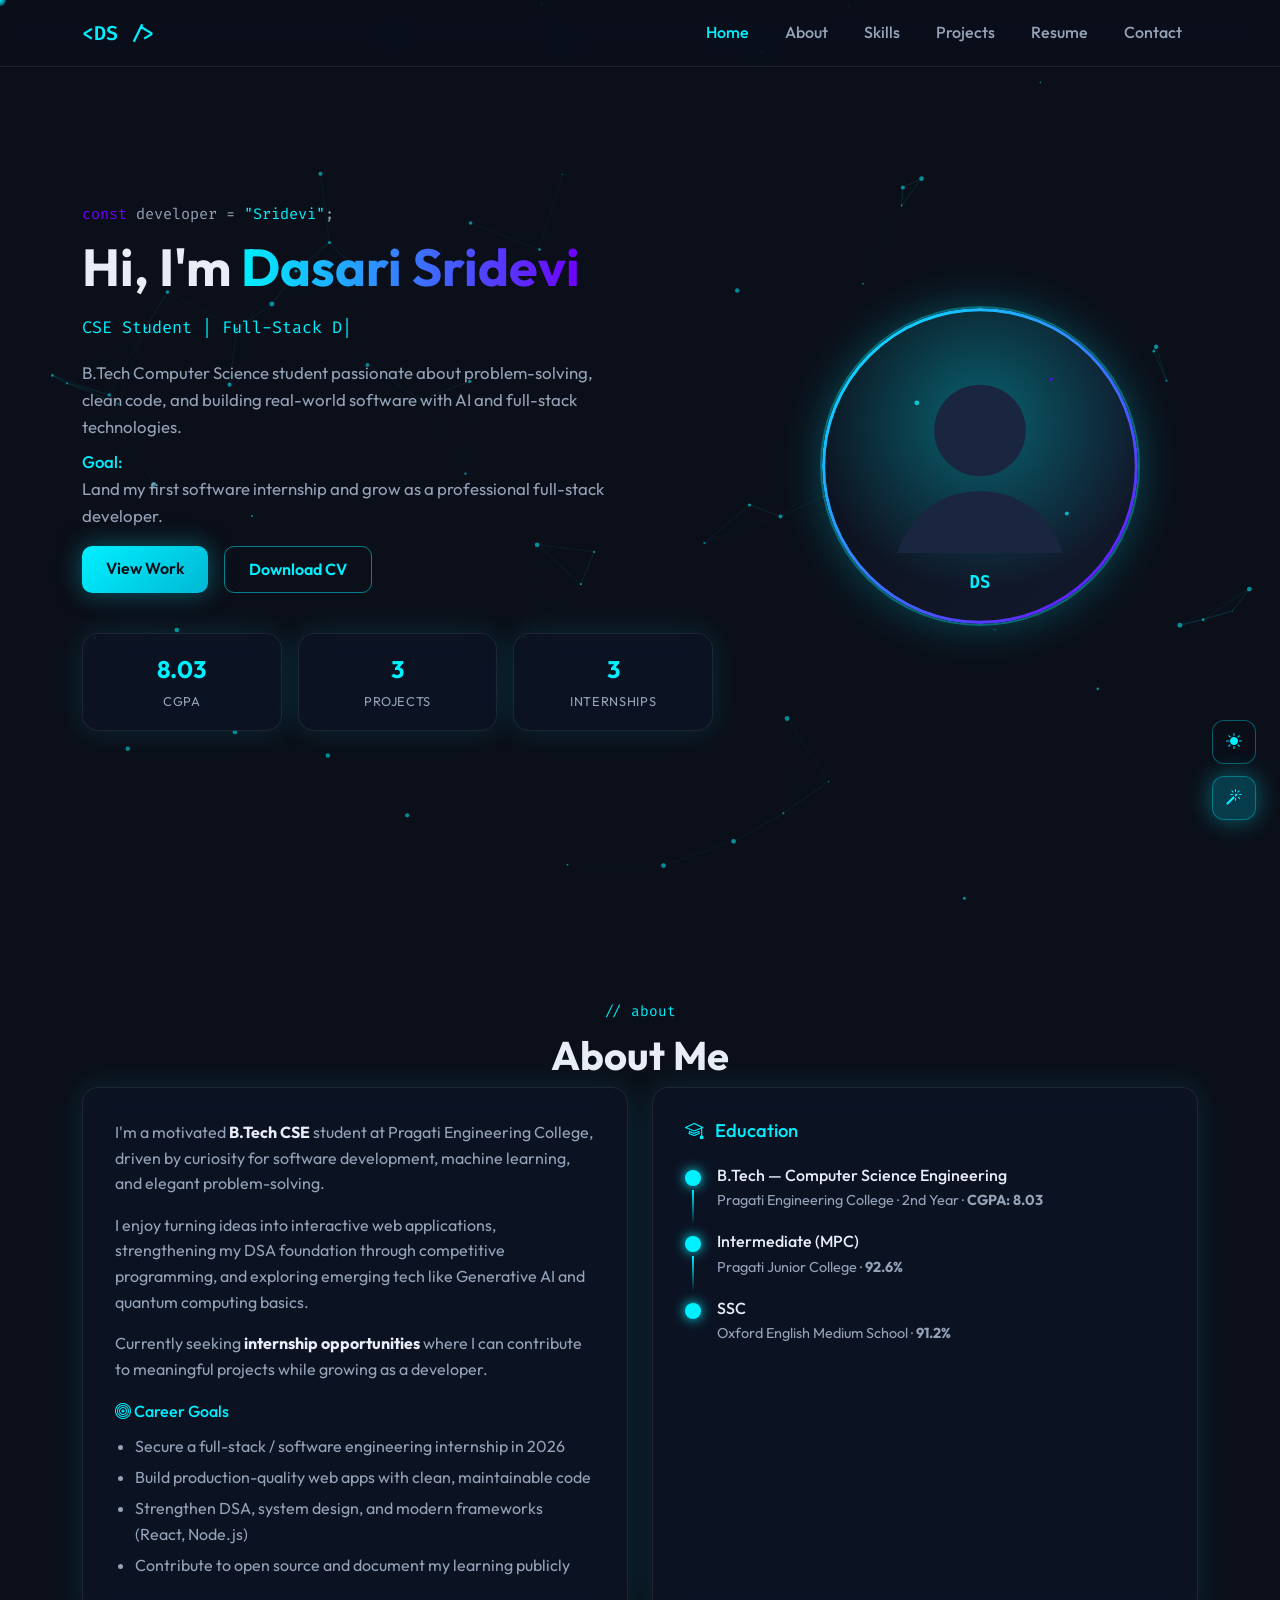
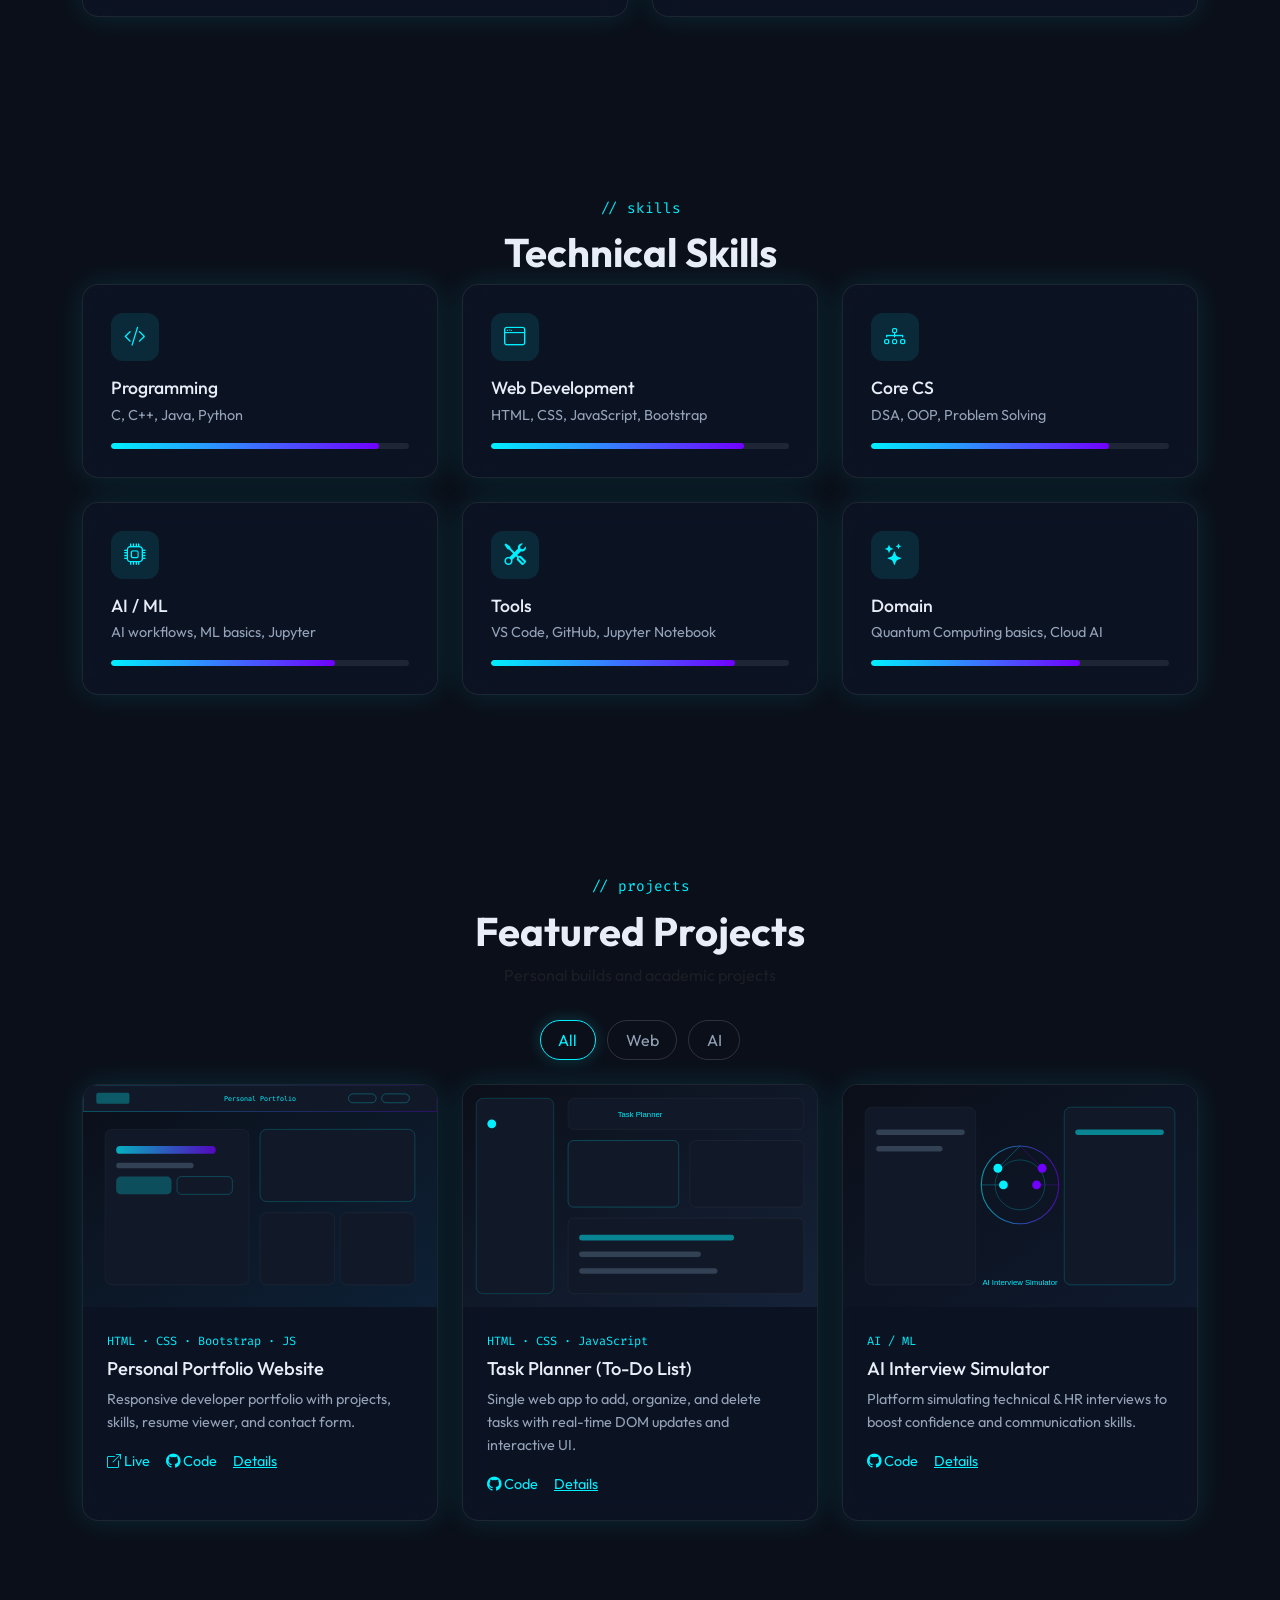
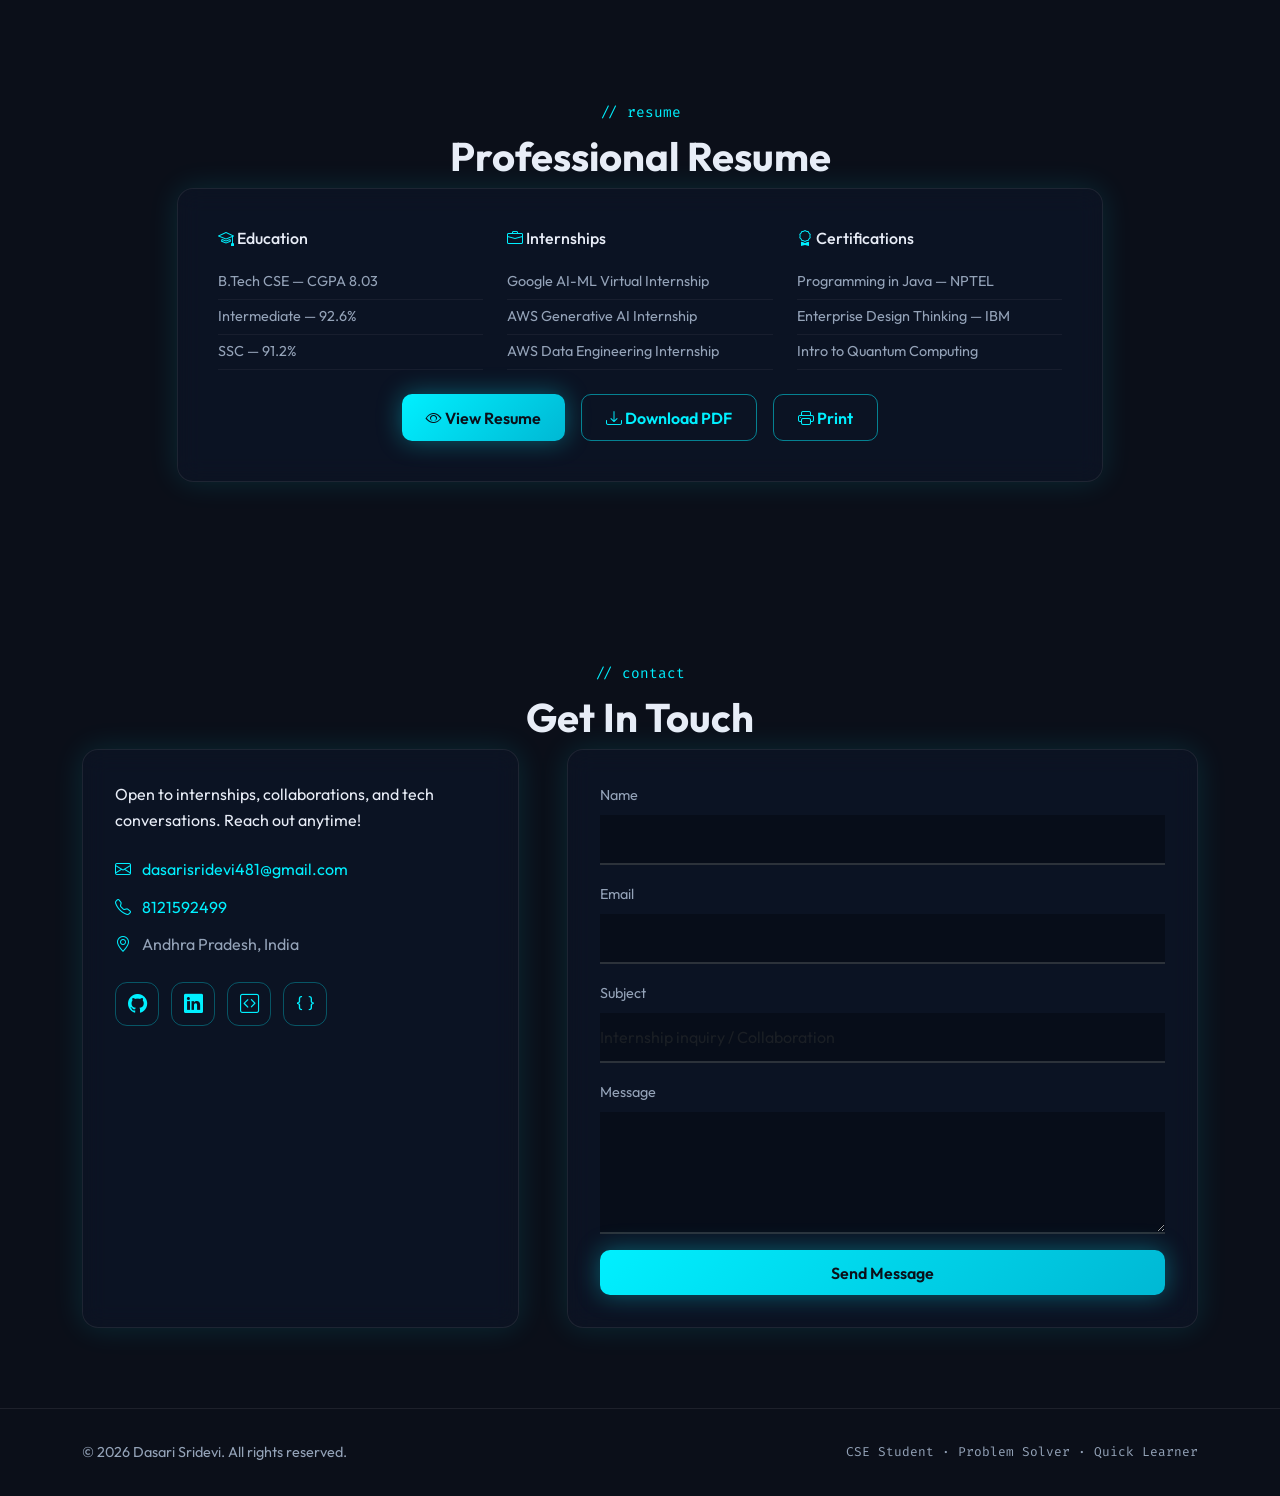
==== index.html @ 8ac68b8d "Add files via upload" ====
<!DOCTYPE html>
<html lang="en">
<head>
  <meta charset="UTF-8" />
  <meta name="viewport" content="width=device-width, initial-scale=1.0" />
  <meta name="description" content="Dasari Sridevi — B.Tech CSE student &amp; aspiring full-stack developer. Portfolio showcasing web projects, AI/ML work, internships, and skills. Open to software internships 2026." />
  <meta name="keywords" content="Dasari Sridevi, CSE portfolio, full stack developer, computer science student, web developer, internship" />
  <meta name="author" content="Dasari Sridevi" />
  <meta name="robots" content="index, follow" />
  <meta name="theme-color" content="#0b0f19" id="meta-theme-color" />
  <meta property="og:type" content="website" />
  <meta property="og:title" content="Dasari Sridevi | Full-Stack Developer Portfolio" />
  <meta property="og:description" content="Professional portfolio — projects, skills, resume, and contact. B.Tech CSE student seeking internship opportunities." />
  <meta property="og:url" content="https://24a31a05bp.github.io/Portfolio/" />
  <meta name="twitter:card" content="summary_large_image" />
  <meta name="twitter:title" content="Dasari Sridevi | Developer Portfolio" />
  <meta name="twitter:description" content="CSE student portfolio with real projects, skills, and resume." />
  <link rel="canonical" href="https://24a31a05bp.github.io/Portfolio/" />
  <title>Dasari Sridevi | Full-Stack Developer Portfolio</title>
  <link rel="preconnect" href="https://fonts.googleapis.com" />
  <link rel="preconnect" href="https://fonts.gstatic.com" crossorigin />
  <link href="https://fonts.googleapis.com/css2?family=Fira+Code:wght@400;500&family=Outfit:wght@300;400;500;600;700&display=swap" rel="stylesheet" />
  <link href="https://cdn.jsdelivr.net/npm/bootstrap@5.3.3/dist/css/bootstrap.min.css" rel="stylesheet" />
  <link href="https://cdn.jsdelivr.net/npm/bootstrap-icons@1.11.3/font/bootstrap-icons.min.css" rel="stylesheet" />
  <link rel="stylesheet" href="style.css" />
  <script type="application/ld+json">
  {
    "@context": "https://schema.org",
    "@type": "Person",
    "name": "Dasari Sridevi",
    "jobTitle": "Computer Science Student & Aspiring Full-Stack Developer",
    "email": "dasarisridevi481@gmail.com",
    "telephone": "+91-8121592499",
    "url": "https://24a31a05bp.github.io/Portfolio/",
    "sameAs": [
      "https://github.com/24A31A05BP",
      "https://www.linkedin.com/in/sridevi-dasari-41205232b",
      "https://leetcode.com/u/Dasari_Sridevi/"
    ],
    "alumniOf": { "@type": "CollegeOrUniversity", "name": "Pragati Engineering College" },
    "knowsAbout": ["JavaScript", "Python", "HTML", "CSS", "Data Structures", "Machine Learning"]
  }
  </script>
</head>
<body>
  <canvas id="particles-canvas" aria-hidden="true"></canvas>
  <div class="cursor-trail" id="cursor-trail" aria-hidden="true"></div>

  <!-- Navbar -->
  <header class="site-header" id="site-header">
    <nav class="navbar navbar-expand-lg glass-nav fixed-top">
      <div class="container">
        <a class="navbar-brand logo-text" href="#hero">&lt;DS /&gt;</a>
        <button class="navbar-toggler" type="button" data-bs-toggle="collapse" data-bs-target="#mainNav" aria-controls="mainNav" aria-expanded="false" aria-label="Toggle navigation">
          <span class="hamburger"><span></span><span></span><span></span></span>
        </button>
        <div class="collapse navbar-collapse" id="mainNav">
          <ul class="navbar-nav ms-auto align-items-lg-center gap-lg-1">
            <li class="nav-item"><a class="nav-link active" href="#hero" data-section="hero">Home</a></li>
            <li class="nav-item"><a class="nav-link" href="#about" data-section="about">About</a></li>
            <li class="nav-item"><a class="nav-link" href="#skills" data-section="skills">Skills</a></li>
            <li class="nav-item"><a class="nav-link" href="#projects" data-section="projects">Projects</a></li>
            <li class="nav-item"><a class="nav-link" href="#resume" data-section="resume">Resume</a></li>
            <li class="nav-item"><a class="nav-link" href="#contact" data-section="contact">Contact</a></li>
          </ul>
          <span class="nav-indicator" id="nav-indicator"></span>
        </div>
      </div>
    </nav>
  </header>

  <main>
    <!-- Hero -->
    <section id="hero" class="section hero-section">
      <div class="container">
        <div class="row align-items-center g-5">
          <div class="col-lg-7 order-2 order-lg-1">
            <p class="hero-greeting"><span class="code-accent">const</span> developer = <span class="code-string">"Sridevi"</span>;</p>
            <h1 class="hero-title">Hi, I'm <span class="text-gradient">Dasari Sridevi</span></h1>
            <p class="hero-subtitle typewriter" id="typewriter" aria-live="polite"></p>
            <p class="hero-desc">
              B.Tech Computer Science student passionate about problem-solving, clean code,
              and building real-world software with AI and full-stack technologies.
              <strong class="d-block mt-2 text-neon-soft">Goal:</strong>
              Land my first software internship and grow as a professional full-stack developer.
            </p>
            <div class="d-flex flex-wrap gap-3 hero-cta">
              <a href="#projects" class="btn btn-neon-primary">View Work</a>
              <a href="assets/Resume_CSE_Student.html?print=1" class="btn btn-neon-outline" target="_blank">Download CV</a>
            </div>
            <div class="hero-stats row g-3 mt-4">
              <div class="col-4">
                <div class="stat-card glass-card text-center">
                  <span class="stat-value">8.03</span>
                  <span class="stat-label">CGPA</span>
                </div>
              </div>
              <div class="col-4">
                <div class="stat-card glass-card text-center">
                  <span class="stat-value">3</span>
                  <span class="stat-label">Projects</span>
                </div>
              </div>
              <div class="col-4">
                <div class="stat-card glass-card text-center">
                  <span class="stat-value">3</span>
                  <span class="stat-label">Internships</span>
                </div>
              </div>
            </div>
          </div>
          <div class="col-lg-5 order-1 order-lg-2 text-center">
            <div class="profile-frame">
              <div class="profile-glow"></div>
              <img src="assets/profile.svg" alt="Dasari Sridevi — Developer portrait" class="profile-img" width="320" height="320" />
            </div>
          </div>
        </div>
      </div>
    </section>

    <!-- About -->
    <section id="about" class="section">
      <div class="container">
        <div class="section-header text-center">
          <span class="section-tag">// about</span>
          <h2 class="section-title">About Me</h2>
        </div>
        <div class="row g-4 align-items-stretch">
          <div class="col-lg-6">
            <div class="glass-card h-100 about-card">
              <p>
                I'm a motivated <strong>B.Tech CSE</strong> student at Pragati Engineering College,
                driven by curiosity for software development, machine learning, and elegant problem-solving.
              </p>
              <p>
                I enjoy turning ideas into interactive web applications, strengthening my DSA foundation
                through competitive programming, and exploring emerging tech like Generative AI and quantum computing basics.
              </p>
              <p>
                Currently seeking <strong>internship opportunities</strong> where I can contribute to
                meaningful projects while growing as a developer.
              </p>
              <h3 class="about-goals-title"><i class="bi bi-bullseye"></i> Career Goals</h3>
              <ul class="goals-list">
                <li>Secure a full-stack / software engineering internship in 2026</li>
                <li>Build production-quality web apps with clean, maintainable code</li>
                <li>Strengthen DSA, system design, and modern frameworks (React, Node.js)</li>
                <li>Contribute to open source and document my learning publicly</li>
              </ul>
            </div>
          </div>
          <div class="col-lg-6">
            <div class="timeline glass-card h-100">
              <h3 class="timeline-title"><i class="bi bi-mortarboard"></i> Education</h3>
              <div class="timeline-item">
                <div class="timeline-dot"></div>
                <div class="timeline-content">
                  <h4>B.Tech — Computer Science Engineering</h4>
                  <p>Pragati Engineering College · 2nd Year · <strong>CGPA: 8.03</strong></p>
                </div>
              </div>
              <div class="timeline-item">
                <div class="timeline-dot"></div>
                <div class="timeline-content">
                  <h4>Intermediate (MPC)</h4>
                  <p>Pragati Junior College · <strong>92.6%</strong></p>
                </div>
              </div>
              <div class="timeline-item">
                <div class="timeline-dot"></div>
                <div class="timeline-content">
                  <h4>SSC</h4>
                  <p>Oxford English Medium School · <strong>91.2%</strong></p>
                </div>
              </div>
            </div>
          </div>
        </div>
      </div>
    </section>

    <!-- Skills -->
    <section id="skills" class="section">
      <div class="container">
        <div class="section-header text-center">
          <span class="section-tag">// skills</span>
          <h2 class="section-title">Technical Skills</h2>
        </div>
        <div class="row g-4">
          <div class="col-md-6 col-lg-4">
            <div class="skill-card glass-card" data-skill="90">
              <div class="skill-icon"><i class="bi bi-code-slash"></i></div>
              <h3>Programming</h3>
              <p>C, C++, Java, Python</p>
              <div class="skill-bar"><span class="skill-fill"></span></div>
            </div>
          </div>
          <div class="col-md-6 col-lg-4">
            <div class="skill-card glass-card" data-skill="85">
              <div class="skill-icon"><i class="bi bi-window"></i></div>
              <h3>Web Development</h3>
              <p>HTML, CSS, JavaScript, Bootstrap</p>
              <div class="skill-bar"><span class="skill-fill"></span></div>
            </div>
          </div>
          <div class="col-md-6 col-lg-4">
            <div class="skill-card glass-card" data-skill="80">
              <div class="skill-icon"><i class="bi bi-diagram-3"></i></div>
              <h3>Core CS</h3>
              <p>DSA, OOP, Problem Solving</p>
              <div class="skill-bar"><span class="skill-fill"></span></div>
            </div>
          </div>
          <div class="col-md-6 col-lg-4">
            <div class="skill-card glass-card" data-skill="75">
              <div class="skill-icon"><i class="bi bi-cpu"></i></div>
              <h3>AI / ML</h3>
              <p>AI workflows, ML basics, Jupyter</p>
              <div class="skill-bar"><span class="skill-fill"></span></div>
            </div>
          </div>
          <div class="col-md-6 col-lg-4">
            <div class="skill-card glass-card" data-skill="82">
              <div class="skill-icon"><i class="bi bi-tools"></i></div>
              <h3>Tools</h3>
              <p>VS Code, GitHub, Jupyter Notebook</p>
              <div class="skill-bar"><span class="skill-fill"></span></div>
            </div>
          </div>
          <div class="col-md-6 col-lg-4">
            <div class="skill-card glass-card" data-skill="70">
              <div class="skill-icon"><i class="bi bi-stars"></i></div>
              <h3>Domain</h3>
              <p>Quantum Computing basics, Cloud AI</p>
              <div class="skill-bar"><span class="skill-fill"></span></div>
            </div>
          </div>
        </div>
      </div>
    </section>

    <!-- Projects -->
    <section id="projects" class="section">
      <div class="container">
        <div class="section-header text-center">
          <span class="section-tag">// projects</span>
          <h2 class="section-title">Featured Projects</h2>
          <p class="section-subtitle text-muted">Personal builds and academic projects</p>
        </div>
        <div class="project-filters text-center mb-4">
          <button class="filter-btn active" data-filter="all">All</button>
          <button class="filter-btn" data-filter="web">Web</button>
          <button class="filter-btn" data-filter="ai">AI</button>
        </div>
        <div class="row g-4" id="projects-grid">
          <div class="col-md-6 col-lg-4 project-item" data-category="web">
            <article class="project-card glass-card" data-project="portfolio">
              <div class="project-img-wrap">
                <img src="assets/project_portfolio.svg" alt="Personal Portfolio Website preview" loading="lazy" />
              </div>
              <div class="project-body">
                <span class="project-tag">HTML · CSS · Bootstrap · JS</span>
                <h3>Personal Portfolio Website</h3>
                <p>Responsive developer portfolio with projects, skills, resume viewer, and contact form.</p>
                <div class="project-links">
                  <a href="#" id="portfolio-live-link" target="_blank" rel="noopener"><i class="bi bi-box-arrow-up-right"></i> Live</a>
                  <a href="#" id="portfolio-repo-link" target="_blank" rel="noopener"><i class="bi bi-github"></i> Code</a>
                  <button class="btn-link" data-bs-toggle="modal" data-bs-target="#projectModal" data-project="portfolio">Details</button>
                </div>
              </div>
            </article>
          </div>
          <div class="col-md-6 col-lg-4 project-item" data-category="web">
            <article class="project-card glass-card" data-project="taskplanner">
              <div class="project-img-wrap">
                <img src="assets/project_todo.svg" alt="Task Planner — To-Do List app preview" loading="lazy" />
              </div>
              <div class="project-body">
                <span class="project-tag">HTML · CSS · JavaScript</span>
                <h3>Task Planner (To-Do List)</h3>
                <p>Single web app to add, organize, and delete tasks with real-time DOM updates and interactive UI.</p>
                <div class="project-links">
                  <a href="https://github.com/24A31A05BP/Task-Planner" target="_blank" rel="noopener"><i class="bi bi-github"></i> Code</a>
                  <button class="btn-link" data-bs-toggle="modal" data-bs-target="#projectModal" data-project="taskplanner">Details</button>
                </div>
              </div>
            </article>
          </div>
          <div class="col-md-6 col-lg-4 project-item" data-category="ai">
            <article class="project-card glass-card" data-project="ai">
              <div class="project-img-wrap">
                <img src="assets/project_ai.svg" alt="AI Interview Simulator preview" loading="lazy" />
              </div>
              <div class="project-body">
                <span class="project-tag">AI / ML</span>
                <h3>AI Interview Simulator</h3>
                <p>Platform simulating technical &amp; HR interviews to boost confidence and communication skills.</p>
                <div class="project-links">
                  <a href="https://github.com/Jeavan5493/AI-BASED-INTERVIEW-SIMULATOR" target="_blank" rel="noopener"><i class="bi bi-github"></i> Code</a>
                  <button class="btn-link" data-bs-toggle="modal" data-bs-target="#projectModal" data-project="ai">Details</button>
                </div>
              </div>
            </article>
          </div>
        </div>
      </div>
    </section>

    <!-- Resume -->
    <section id="resume" class="section">
      <div class="container">
        <div class="section-header text-center">
          <span class="section-tag">// resume</span>
          <h2 class="section-title">Professional Resume</h2>
        </div>
        <div class="row justify-content-center">
          <div class="col-lg-10">
            <div class="resume-preview glass-card pulse-border">
              <div class="row g-4">
                <div class="col-md-4">
                  <h3><i class="bi bi-mortarboard text-neon"></i> Education</h3>
                  <ul class="resume-list">
                    <li>B.Tech CSE — CGPA 8.03</li>
                    <li>Intermediate — 92.6%</li>
                    <li>SSC — 91.2%</li>
                  </ul>
                </div>
                <div class="col-md-4">
                  <h3><i class="bi bi-briefcase text-neon"></i> Internships</h3>
                  <ul class="resume-list">
                    <li>Google AI-ML Virtual Internship</li>
                    <li>AWS Generative AI Internship</li>
                    <li>AWS Data Engineering Internship</li>
                  </ul>
                </div>
                <div class="col-md-4">
                  <h3><i class="bi bi-award text-neon"></i> Certifications</h3>
                  <ul class="resume-list">
                    <li>Programming in Java — NPTEL</li>
                    <li>Enterprise Design Thinking — IBM</li>
                    <li>Intro to Quantum Computing</li>
                  </ul>
                </div>
              </div>
              <div class="resume-actions d-flex flex-wrap gap-3 justify-content-center mt-4">
                <button class="btn btn-neon-primary" data-bs-toggle="modal" data-bs-target="#resumeModal">
                  <i class="bi bi-eye"></i> View Resume
                </button>
                <a href="assets/Resume_CSE_Student.html?print=1" class="btn btn-neon-outline" target="_blank">
                  <i class="bi bi-download"></i> Download PDF
                </a>
                <button class="btn btn-neon-outline" id="print-resume"><i class="bi bi-printer"></i> Print</button>
              </div>
            </div>
          </div>
        </div>
      </div>
    </section>

    <!-- Contact -->
    <section id="contact" class="section">
      <div class="container">
        <div class="section-header text-center">
          <span class="section-tag">// contact</span>
          <h2 class="section-title">Get In Touch</h2>
        </div>
        <div class="row g-5">
          <div class="col-lg-5">
            <div class="glass-card contact-info h-100">
              <p>Open to internships, collaborations, and tech conversations. Reach out anytime!</p>
              <ul class="contact-list">
                <li><i class="bi bi-envelope"></i> <a href="mailto:dasarisridevi481@gmail.com">dasarisridevi481@gmail.com</a></li>
                <li><i class="bi bi-telephone"></i> <a href="tel:8121592499">8121592499</a></li>
                <li><i class="bi bi-geo-alt"></i> Andhra Pradesh, India</li>
              </ul>
              <div class="social-links">
                <a href="https://github.com/24A31A05BP" target="_blank" rel="noopener" aria-label="GitHub"><i class="bi bi-github"></i></a>
                <a href="https://www.linkedin.com/in/sridevi-dasari-41205232b" target="_blank" rel="noopener" aria-label="LinkedIn"><i class="bi bi-linkedin"></i></a>
                <a href="https://leetcode.com/u/Dasari_Sridevi/" target="_blank" rel="noopener" aria-label="LeetCode"><i class="bi bi-code-square"></i></a>
                <a href="https://www.hackerrank.com/profile/24A31A05BP" target="_blank" rel="noopener" aria-label="HackerRank"><i class="bi bi-braces"></i></a>
              </div>
            </div>
          </div>
          <div class="col-lg-7">
            <form class="glass-card contact-form" id="contact-form" novalidate>
              <div class="mb-3">
                <label for="name" class="form-label">Name</label>
                <input type="text" class="form-control glow-input" id="name" name="name" autocomplete="name" required />
                <div class="invalid-feedback">Please enter your name.</div>
              </div>
              <div class="mb-3">
                <label for="email" class="form-label">Email</label>
                <input type="email" class="form-control glow-input" id="email" name="email" autocomplete="email" required />
                <div class="invalid-feedback">Please enter a valid email.</div>
              </div>
              <div class="mb-3">
                <label for="subject" class="form-label">Subject</label>
                <input type="text" class="form-control glow-input" id="subject" name="subject" placeholder="Internship inquiry / Collaboration" />
              </div>
              <div class="mb-3">
                <label for="message" class="form-label">Message</label>
                <textarea class="form-control glow-input" id="message" name="message" rows="4" required></textarea>
                <div class="invalid-feedback">Please enter a message.</div>
              </div>
              <button type="submit" class="btn btn-neon-primary w-100" id="contact-submit">
                <span class="submit-text">Send Message</span>
                <span class="submit-loading d-none"><span class="spinner-border spinner-border-sm"></span> Sending…</span>
              </button>
              <p class="form-success d-none mt-3" id="form-success"><i class="bi bi-check-circle"></i> Thank you! Your message was sent successfully.</p>
              <p class="form-error d-none mt-3" id="form-error"><i class="bi bi-exclamation-circle"></i> Could not send. Please email me directly.</p>
            </form>
          </div>
        </div>
      </div>
    </section>
  </main>

  <footer class="site-footer">
    <div class="container d-flex flex-wrap justify-content-between align-items-center gap-3">
      <p class="mb-0">&copy; 2026 Dasari Sridevi. All rights reserved.</p>
      <p class="mb-0 footer-note">CSE Student · Problem Solver · Quick Learner</p>
    </div>
  </footer>

  <button class="theme-toggle" id="theme-toggle" aria-label="Toggle light/dark mode" title="Light / Dark mode"><i class="bi bi-sun-fill" id="theme-icon"></i></button>
  <button class="scroll-top" id="scroll-top" aria-label="Scroll to top"><i class="bi bi-arrow-up"></i></button>
  <button class="cursor-toggle" id="cursor-toggle" aria-label="Toggle cursor trail" title="Toggle cursor effect"><i class="bi bi-magic"></i></button>

  <!-- Project Modal -->
  <div class="modal fade" id="projectModal" tabindex="-1" aria-labelledby="projectModalLabel" aria-hidden="true">
    <div class="modal-dialog modal-dialog-centered modal-lg">
      <div class="modal-content glass-card border-0">
        <div class="modal-header border-0">
          <h5 class="modal-title" id="projectModalLabel">Project Details</h5>
          <button type="button" class="btn-close btn-close-white" data-bs-dismiss="modal" aria-label="Close"></button>
        </div>
        <div class="modal-body" id="project-modal-body"></div>
      </div>
    </div>
  </div>

  <!-- Resume Modal -->
  <div class="modal fade" id="resumeModal" tabindex="-1" aria-labelledby="resumeModalLabel" aria-hidden="true">
    <div class="modal-dialog modal-dialog-scrollable modal-fullscreen-md-down modal-lg">
      <div class="modal-content glass-card border-0">
        <div class="modal-header border-0 sticky-top glass-nav">
          <h5 class="modal-title" id="resumeModalLabel">Dasari Sridevi — Resume</h5>
          <button type="button" class="btn-close btn-close-white" data-bs-dismiss="modal" aria-label="Close"></button>
        </div>
        <div class="modal-body resume-full" id="resume-print-area">
          <header class="resume-header text-center mb-4">
            <h2>DASARI SRIDEVI</h2>
            <p>
              <a href="tel:8121592499">8121592499</a> ·
              <a href="mailto:dasarisridevi481@gmail.com">dasarisridevi481@gmail.com</a>
            </p>
            <p class="resume-links">
              <a href="https://leetcode.com/u/Dasari_Sridevi/" target="_blank">LeetCode</a> ·
              <a href="https://www.hackerrank.com/profile/24A31A05BP" target="_blank">HackerRank</a> ·
              <a href="https://github.com/24A31A05BP" target="_blank">GitHub</a> ·
              <a href="https://www.linkedin.com/in/sridevi-dasari-41205232b" target="_blank">LinkedIn</a>
            </p>
          </header>

          <section class="resume-section">
            <h3>Career Objective</h3>
            <p>Motivated B.Tech Computer Science student seeking internship opportunities to apply programming and problem-solving skills while contributing to real-world software projects and learning emerging technologies.</p>
          </section>

          <section class="resume-section">
            <h3>Education</h3>
            <div class="resume-row"><strong>B.Tech — Computer Science Engineering</strong><span>CGPA: 8.03</span></div>
            <p>Pragati Engineering College · 2nd Year</p>
            <div class="resume-row"><strong>Intermediate (MPC)</strong><span>92.6%</span></div>
            <p>Pragati Junior College</p>
            <div class="resume-row"><strong>SSC</strong><span>91.2%</span></div>
            <p>Oxford English Medium School</p>
          </section>

          <section class="resume-section">
            <h3>Technical Skills</h3>
            <ul>
              <li><strong>Programming:</strong> C, C++, Java, Python</li>
              <li><strong>Core:</strong> DSA, OOP, Problem Solving</li>
              <li><strong>Web:</strong> HTML, CSS, JavaScript (Basics)</li>
              <li><strong>Tools:</strong> VS Code, GitHub, Jupyter Notebook</li>
              <li><strong>Domain:</strong> AI, ML, Basics of Quantum Computing</li>
            </ul>
          </section>

          <section class="resume-section">
            <h3>Projects</h3>
            <h4>Task Planner (To-Do List Manager)</h4>
            <p><a href="https://github.com/24A31A05BP/Task-Planner" target="_blank">GitHub Repository</a></p>
            <ul>
              <li>Developed a responsive To-Do / Task Planner web application using JavaScript.</li>
              <li>Implemented task addition and deletion using arrays and DOM manipulation.</li>
              <li>Improved frontend skills, event handling, and user interaction management.</li>
            </ul>
            <h4>Personal Portfolio Website</h4>
            <p>Responsive portfolio with SEO, contact form, dark/light mode — HTML, CSS, Bootstrap, JavaScript.</p>
            <h4>AI-Powered Interview Simulation Platform</h4>
            <p><a href="https://github.com/Jeavan5493/AI-BASED-INTERVIEW-SIMULATOR" target="_blank">GitHub Repository</a></p>
            <ul>
              <li>Simulates real-time technical and HR interview scenarios.</li>
              <li>Helps users practice questions interactively and build confidence.</li>
              <li>Enhanced understanding of AI-based interview preparation systems.</li>
            </ul>
          </section>

          <section class="resume-section">
            <h3>Internships</h3>
            <ul>
              <li><strong>Google AI-ML Virtual Internship</strong> — AI/ML foundations, workflows, and applications.</li>
              <li><strong>AWS Generative AI Virtual Internship</strong> — GenAI technologies and cloud AI solutions.</li>
              <li><strong>AWS Data Engineering Virtual Internship</strong> — Data processing, storage, and analytics on AWS.</li>
            </ul>
          </section>

          <section class="resume-section">
            <h3>Certifications</h3>
            <ul>
              <li>Programming in Java — NPTEL</li>
              <li>Enterprise Design Thinking Practitioner — IBM</li>
              <li>Introduction to Quantum Computing — Quantum Algorithms and Qiskit</li>
            </ul>
          </section>

          <section class="resume-section">
            <h3>Languages</h3>
            <p>Telugu, English</p>
          </section>

          <section class="resume-section mb-0">
            <h3>Strengths</h3>
            <p>Quick Learner, Problem-Solving Skills, Team Collaboration, Passion for Software Development</p>
          </section>
        </div>
      </div>
    </div>
  </div>

  <script src="https://cdn.jsdelivr.net/npm/bootstrap@5.3.3/dist/js/bootstrap.bundle.min.js"></script>
  <script src="config.js"></script>
  <script src="script.js"></script>
</body>
</html>
---- style.css ----
/* ===== Design tokens ===== */
:root {
  --bg-deep: #0b0f19;
  --bg-card: rgba(15, 22, 38, 0.65);
  --neon: #00f0ff;
  --neon-hsl: 184, 100%, 50%;
  --accent: #7000ff;
  --text: #e8edf7;
  --text-muted: #94a3b8;
  --glass-blur: blur(12px) saturate(180%);
  --border-glass: 1px solid rgba(255, 255, 255, 0.08);
  --shadow-glow: 0 0 30px rgba(0, 240, 255, 0.12);
  --font-main: "Outfit", system-ui, sans-serif;
  --font-code: "Fira Code", monospace;
  --header-h: 72px;
  --nav-bg: rgba(11, 15, 25, 0.75);
  --particle-color: rgba(0, 240, 255, 0.55);
}

[data-theme="light"] {
  --bg-deep: #f0f4f8;
  --bg-card: rgba(255, 255, 255, 0.85);
  --text: #0f172a;
  --text-muted: #475569;
  --border-glass: 1px solid rgba(15, 23, 42, 0.1);
  --shadow-glow: 0 4px 24px rgba(15, 23, 42, 0.08);
  --nav-bg: rgba(255, 255, 255, 0.9);
  --particle-color: rgba(0, 140, 160, 0.45);
}

[data-theme="light"] .glass-nav,
[data-theme="light"] .scroll-top,
[data-theme="light"] .cursor-toggle,
[data-theme="light"] .theme-toggle {
  background: rgba(255, 255, 255, 0.95);
}

[data-theme="light"] .glow-input {
  background: rgba(241, 245, 249, 0.9) !important;
  border-bottom-color: rgba(15, 23, 42, 0.2) !important;
}

[data-theme="light"] .btn-neon-primary {
  color: #fff !important;
}

[data-theme="light"] #particles-canvas {
  opacity: 0.35;
}

*, *::before, *::after { box-sizing: border-box; }

html {
  scroll-behavior: smooth;
  scroll-padding-top: var(--header-h);
}

body {
  font-family: var(--font-main);
  background: var(--bg-deep);
  color: var(--text);
  line-height: 1.6;
  overflow-x: hidden;
  position: relative;
}

body.no-cursor-trail { cursor: default; }

a { color: var(--neon); text-decoration: none; transition: color 0.25s; }
a:hover { color: #7df9ff; }

#particles-canvas {
  position: fixed;
  inset: 0;
  z-index: 0;
  pointer-events: none;
}

.cursor-trail {
  position: fixed;
  width: 12px;
  height: 12px;
  border-radius: 50%;
  background: radial-gradient(circle, var(--neon), transparent);
  pointer-events: none;
  z-index: 9999;
  transform: translate(-50%, -50%);
  opacity: 0;
  transition: opacity 0.3s;
  mix-blend-mode: screen;
  box-shadow: 0 0 20px hsl(var(--neon-hsl) / 0.8);
}

body.cursor-on .cursor-trail { opacity: 1; }

main, .site-header, .site-footer, .scroll-top, .cursor-toggle {
  position: relative;
  z-index: 1;
}

/* ===== Glass & cards ===== */
.glass-card {
  background: var(--bg-card);
  backdrop-filter: var(--glass-blur);
  -webkit-backdrop-filter: var(--glass-blur);
  border: var(--border-glass);
  border-radius: 16px;
  box-shadow: var(--shadow-glow);
  transition: transform 0.35s ease, border-color 0.35s, box-shadow 0.35s;
}

.glass-card:hover {
  border-color: rgba(0, 240, 255, 0.25);
  box-shadow: 0 0 40px rgba(0, 240, 255, 0.15);
}

/* ===== Navbar ===== */
.glass-nav {
  background: var(--nav-bg);
  backdrop-filter: var(--glass-blur);
  border-bottom: var(--border-glass);
  padding: 0.75rem 0;
}

.logo-text {
  font-family: var(--font-code);
  font-weight: 600;
  color: var(--neon) !important;
  font-size: 1.25rem;
}

.navbar-nav { position: relative; }

.nav-link {
  color: var(--text-muted) !important;
  font-weight: 500;
  padding: 0.5rem 1rem !important;
  transition: color 0.25s;
}

.nav-link:hover,
.nav-link.active {
  color: var(--neon) !important;
}

.nav-indicator {
  display: none;
}

.navbar-toggler {
  border: 1px solid rgba(0, 240, 255, 0.3);
  padding: 0.4rem 0.55rem;
}

.navbar-toggler:focus { box-shadow: 0 0 0 2px rgba(0, 240, 255, 0.3); }

.hamburger {
  display: flex;
  flex-direction: column;
  gap: 5px;
  width: 22px;
}

.hamburger span {
  display: block;
  height: 2px;
  background: var(--neon);
  border-radius: 2px;
  transition: transform 0.3s, opacity 0.3s;
}

.navbar-toggler[aria-expanded="true"] .hamburger span:nth-child(1) {
  transform: translateY(7px) rotate(45deg);
}
.navbar-toggler[aria-expanded="true"] .hamburger span:nth-child(2) { opacity: 0; }
.navbar-toggler[aria-expanded="true"] .hamburger span:nth-child(3) {
  transform: translateY(-7px) rotate(-45deg);
}

/* ===== Buttons ===== */
.btn-neon-primary {
  background: linear-gradient(135deg, var(--neon), #00b8d4);
  color: #0b0f19 !important;
  font-weight: 600;
  border: none;
  padding: 0.65rem 1.5rem;
  border-radius: 10px;
  box-shadow: 0 0 24px rgba(0, 240, 255, 0.35);
  transition: transform 0.25s, box-shadow 0.25s;
}

.btn-neon-primary:hover {
  transform: translateY(-2px) scale(1.02);
  box-shadow: 0 0 36px rgba(0, 240, 255, 0.5);
  color: #0b0f19 !important;
}

.btn-neon-outline {
  background: transparent;
  color: var(--neon) !important;
  border: 1px solid rgba(0, 240, 255, 0.5);
  padding: 0.65rem 1.5rem;
  border-radius: 10px;
  font-weight: 600;
  transition: background 0.25s, transform 0.25s, box-shadow 0.25s;
}

.btn-neon-outline:hover {
  background: rgba(0, 240, 255, 0.1);
  transform: translateY(-2px);
  box-shadow: 0 0 20px rgba(0, 240, 255, 0.2);
  color: var(--neon) !important;
}

/* ===== Sections ===== */
.section {
  padding: 100px 0 80px;
}

.section-tag {
  font-family: var(--font-code);
  color: var(--neon);
  font-size: 0.9rem;
  display: block;
  margin-bottom: 0.5rem;
}

.section-title {
  font-size: clamp(1.75rem, 4vw, 2.5rem);
  font-weight: 700;
  margin-bottom: 0.5rem;
}

.section-subtitle {
  margin-bottom: 2rem;
  font-size: 1rem;
}

.text-neon-soft { color: var(--neon); font-weight: 500; }

.badge-internship {
  display: inline-flex;
  align-items: center;
  gap: 0.4rem;
  font-size: 0.78rem;
  font-weight: 600;
  padding: 0.35rem 0.85rem;
  border-radius: 99px;
  background: rgba(0, 240, 255, 0.12);
  border: 1px solid rgba(0, 240, 255, 0.35);
  color: var(--neon);
  margin-bottom: 1rem;
}

.about-goals-title {
  font-size: 1rem;
  color: var(--neon);
  margin: 1.25rem 0 0.75rem;
}

.goals-list {
  padding-left: 1.25rem;
  color: var(--text-muted);
  margin: 0;
}

.goals-list li { margin-bottom: 0.35rem; }

.featured-project { position: relative; }

.featured-badge {
  position: absolute;
  top: 12px;
  right: 12px;
  z-index: 2;
  font-size: 0.7rem;
  font-weight: 700;
  padding: 0.25rem 0.6rem;
  border-radius: 6px;
  background: linear-gradient(135deg, var(--neon), var(--accent));
  color: #0b0f19;
}

.text-gradient {
  background: linear-gradient(90deg, var(--neon), var(--accent));
  -webkit-background-clip: text;
  background-clip: text;
  color: transparent;
}

.text-neon { color: var(--neon); }

/* ===== Hero ===== */
.hero-section {
  min-height: 100vh;
  display: flex;
  align-items: center;
  padding-top: calc(var(--header-h) + 40px);
}

.hero-greeting {
  font-family: var(--font-code);
  font-size: 0.95rem;
  color: var(--text-muted);
  margin-bottom: 0.75rem;
}

.code-accent { color: var(--accent); }
.code-string { color: var(--neon); }

.hero-title {
  font-size: clamp(2rem, 5vw, 3.25rem);
  font-weight: 700;
  line-height: 1.15;
  margin-bottom: 1rem;
}

.hero-subtitle {
  font-family: var(--font-code);
  font-size: 1.05rem;
  color: var(--neon);
  min-height: 1.6em;
  margin-bottom: 1.25rem;
}

.hero-desc {
  color: var(--text-muted);
  max-width: 540px;
  font-size: 1.05rem;
}

.stat-card {
  padding: 1rem 0.5rem;
}

.stat-value {
  display: block;
  font-size: 1.5rem;
  font-weight: 700;
  color: var(--neon);
}

.stat-label {
  font-size: 0.8rem;
  color: var(--text-muted);
  text-transform: uppercase;
  letter-spacing: 0.05em;
}

.profile-frame {
  position: relative;
  display: inline-block;
  max-width: 320px;
  margin: 0 auto;
}

.profile-glow {
  position: absolute;
  inset: -8%;
  background: radial-gradient(circle, rgba(0, 240, 255, 0.25), transparent 70%);
  border-radius: 50%;
  animation: pulse-glow 3s ease-in-out infinite;
}

.profile-img {
  position: relative;
  width: 100%;
  border-radius: 50%;
  border: 2px solid rgba(0, 240, 255, 0.4);
  box-shadow: 0 0 50px rgba(0, 240, 255, 0.2);
}

@keyframes pulse-glow {
  0%, 100% { opacity: 0.6; transform: scale(1); }
  50% { opacity: 1; transform: scale(1.05); }
}

/* ===== About ===== */
.about-card { padding: 2rem; }
.about-card p { color: var(--text-muted); margin-bottom: 1rem; }
.about-card strong { color: var(--text); }

.timeline { padding: 2rem; }

.timeline-title {
  font-size: 1.15rem;
  margin-bottom: 1.5rem;
  color: var(--neon);
}

.timeline-title i { margin-right: 0.5rem; }

.timeline-item {
  display: flex;
  gap: 1rem;
  margin-bottom: 1.25rem;
  position: relative;
}

.timeline-item:not(:last-child)::before {
  content: "";
  position: absolute;
  left: 7px;
  top: 24px;
  bottom: -12px;
  width: 2px;
  background: linear-gradient(var(--neon), transparent);
}

.timeline-dot {
  width: 16px;
  height: 16px;
  border-radius: 50%;
  background: var(--neon);
  box-shadow: 0 0 12px var(--neon);
  flex-shrink: 0;
  margin-top: 4px;
}

.timeline-content h4 {
  font-size: 1rem;
  margin-bottom: 0.25rem;
}

.timeline-content p {
  color: var(--text-muted);
  font-size: 0.9rem;
  margin: 0;
}

/* ===== Skills ===== */
.skill-card {
  padding: 1.75rem;
  height: 100%;
}

.skill-card:hover {
  transform: translateY(-6px) scale(1.02);
}

.skill-icon {
  width: 48px;
  height: 48px;
  display: flex;
  align-items: center;
  justify-content: center;
  border-radius: 12px;
  background: rgba(0, 240, 255, 0.1);
  color: var(--neon);
  font-size: 1.35rem;
  margin-bottom: 1rem;
}

.skill-card h3 {
  font-size: 1.1rem;
  margin-bottom: 0.35rem;
}

.skill-card p {
  color: var(--text-muted);
  font-size: 0.9rem;
  margin-bottom: 1rem;
}

.skill-bar {
  height: 6px;
  background: rgba(255, 255, 255, 0.08);
  border-radius: 99px;
  overflow: hidden;
}

.skill-fill {
  display: block;
  height: 100%;
  width: 0;
  background: linear-gradient(90deg, var(--neon), var(--accent));
  border-radius: 99px;
  transition: width 1.2s cubic-bezier(0.22, 1, 0.36, 1);
}

.skill-card.animated .skill-fill {
  width: var(--skill-width, 80%);
}

/* ===== Projects ===== */
.filter-btn {
  background: transparent;
  border: 1px solid rgba(255, 255, 255, 0.15);
  color: var(--text-muted);
  padding: 0.4rem 1.1rem;
  border-radius: 99px;
  margin: 0 0.25rem;
  transition: all 0.25s;
}

.filter-btn:hover,
.filter-btn.active {
  border-color: var(--neon);
  color: var(--neon);
  box-shadow: 0 0 16px rgba(0, 240, 255, 0.2);
}

.project-card {
  overflow: hidden;
  height: 100%;
  cursor: pointer;
}

.project-card:hover { transform: translateY(-8px) scale(1.02); }

.project-img-wrap {
  overflow: hidden;
  aspect-ratio: 16/10;
  background: #0d1320;
}

.project-img-wrap img {
  width: 100%;
  height: 100%;
  object-fit: cover;
  transition: transform 0.5s;
}

.project-card:hover .project-img-wrap img { transform: scale(1.06); }

.project-body { padding: 1.25rem 1.5rem 1.5rem; }

.project-tag {
  font-family: var(--font-code);
  font-size: 0.75rem;
  color: var(--neon);
}

.project-body h3 {
  font-size: 1.15rem;
  margin: 0.35rem 0 0.5rem;
}

.project-body p {
  color: var(--text-muted);
  font-size: 0.9rem;
  margin-bottom: 1rem;
}

.project-links {
  display: flex;
  gap: 1rem;
  align-items: center;
}

.project-links a,
.project-links .btn-link {
  font-size: 0.9rem;
  color: var(--neon);
  background: none;
  border: none;
  padding: 0;
}

.project-links .btn-link:hover { text-decoration: underline; }

.project-item.hidden { display: none !important; }

/* ===== Resume ===== */
.resume-preview { padding: 2.5rem; }

.resume-preview h3 {
  font-size: 1rem;
  margin-bottom: 1rem;
}

.resume-list {
  list-style: none;
  padding: 0;
  margin: 0;
}

.resume-list li {
  color: var(--text-muted);
  font-size: 0.9rem;
  padding: 0.35rem 0;
  border-bottom: 1px solid rgba(255, 255, 255, 0.05);
}

.pulse-border {
  animation: border-pulse 3s ease-in-out infinite;
}

@keyframes border-pulse {
  0%, 100% { box-shadow: var(--shadow-glow); }
  50% { box-shadow: 0 0 40px rgba(0, 240, 255, 0.25); }
}

.resume-full .resume-section {
  margin-bottom: 1.5rem;
  padding-bottom: 1rem;
  border-bottom: 1px solid rgba(255, 255, 255, 0.08);
}

.resume-full h3 {
  color: #1f4e79;
  font-size: 1rem;
  text-transform: uppercase;
  letter-spacing: 0.03em;
  border-bottom: 2px solid #1f4e79;
  padding-bottom: 0.35rem;
  margin-bottom: 0.75rem;
}

.resume-full h4 { font-size: 0.95rem; margin-top: 1rem; }

.resume-full p,
.resume-full li {
  color: var(--text-muted);
  font-size: 0.9rem;
}

.resume-full ul { padding-left: 1.25rem; }

.resume-row {
  display: flex;
  justify-content: space-between;
  flex-wrap: wrap;
  gap: 0.5rem;
}

.resume-header h2 { font-size: 1.5rem; letter-spacing: 0.05em; }

.modal-content {
  background: rgba(11, 15, 25, 0.95) !important;
  color: var(--text);
}

.modal-title { color: var(--neon); }

/* ===== Contact ===== */
.contact-info,
.contact-form { padding: 2rem; }

.contact-list {
  list-style: none;
  padding: 0;
  margin: 1.5rem 0;
}

.contact-list li {
  margin-bottom: 0.75rem;
  color: var(--text-muted);
}

.contact-list i {
  color: var(--neon);
  margin-right: 0.5rem;
}

.social-links {
  display: flex;
  gap: 0.75rem;
}

.social-links a {
  width: 44px;
  height: 44px;
  display: flex;
  align-items: center;
  justify-content: center;
  border-radius: 12px;
  border: 1px solid rgba(0, 240, 255, 0.3);
  font-size: 1.2rem;
  transition: all 0.3s;
}

.social-links a:hover {
  background: rgba(0, 240, 255, 0.15);
  transform: translateY(-3px);
  box-shadow: 0 0 20px rgba(0, 240, 255, 0.35);
}

.glow-input {
  background: rgba(0, 0, 0, 0.3) !important;
  border: none !important;
  border-bottom: 2px solid rgba(255, 255, 255, 0.15) !important;
  border-radius: 0 !important;
  color: var(--text) !important;
  padding: 0.75rem 0 !important;
  transition: border-color 0.3s, box-shadow 0.3s;
}

.glow-input:focus {
  box-shadow: 0 4px 20px rgba(0, 240, 255, 0.15) !important;
  border-bottom-color: var(--neon) !important;
  background: rgba(0, 0, 0, 0.3) !important;
  color: var(--text) !important;
}

.form-label { color: var(--text-muted); font-size: 0.9rem; }

.form-success { color: #4ade80; }
.form-error { color: #f87171; }

.was-validated .form-control:invalid {
  border-bottom-color: #f87171 !important;
}

.was-validated .form-control:valid {
  border-bottom-color: #4ade80 !important;
}

/* ===== Footer & floating ===== */
.site-footer {
  padding: 2rem 0;
  border-top: var(--border-glass);
  color: var(--text-muted);
  font-size: 0.9rem;
}

.footer-note { font-family: var(--font-code); font-size: 0.8rem; }

.theme-toggle,
.scroll-top,
.cursor-toggle {
  position: fixed;
  width: 44px;
  height: 44px;
  border-radius: 12px;
  border: 1px solid rgba(0, 240, 255, 0.35);
  background: rgba(11, 15, 25, 0.9);
  color: var(--neon);
  display: flex;
  align-items: center;
  justify-content: center;
  z-index: 100;
  opacity: 0;
  visibility: hidden;
  transition: all 0.3s;
  backdrop-filter: var(--glass-blur);
}

.theme-toggle { right: 24px; bottom: 136px; opacity: 1; visibility: visible; }
.scroll-top { right: 24px; bottom: 24px; }
.cursor-toggle { right: 24px; bottom: 80px; opacity: 1; visibility: visible; }

.theme-toggle:hover,

.scroll-top.visible { opacity: 1; visibility: visible; }

.scroll-top:hover,
.cursor-toggle:hover {
  background: rgba(0, 240, 255, 0.15);
  transform: translateY(-3px);
  box-shadow: 0 0 20px rgba(0, 240, 255, 0.3);
}

.cursor-toggle.active {
  background: rgba(0, 240, 255, 0.2);
  box-shadow: 0 0 24px rgba(0, 240, 255, 0.4);
}

/* ===== Reveal animations ===== */
.reveal {
  opacity: 0;
  transform: translateY(30px);
  transition: opacity 0.7s ease, transform 0.7s ease;
}

.reveal.visible {
  opacity: 1;
  transform: translateY(0);
}

/* ===== Responsive ===== */
@media (max-width: 991.98px) {
  .hero-section { text-align: center; padding-top: calc(var(--header-h) + 60px); }
  .hero-desc { margin-left: auto; margin-right: auto; }
  .hero-cta { justify-content: center; }
}

@media (max-width: 575.98px) {
  .section { padding: 80px 0 60px; }
  .resume-preview { padding: 1.5rem; }
}

@media print {
  body * { visibility: hidden; }
  #resume-print-area, #resume-print-area * { visibility: visible; }
  #resume-print-area {
    position: absolute;
    left: 0;
    top: 0;
    width: 100%;
    color: #000;
    background: #fff;
  }
  #resume-print-area h3 { color: #1f4e79 !important; }
  #resume-print-area p,
  #resume-print-area li { color: #333 !important; }
}
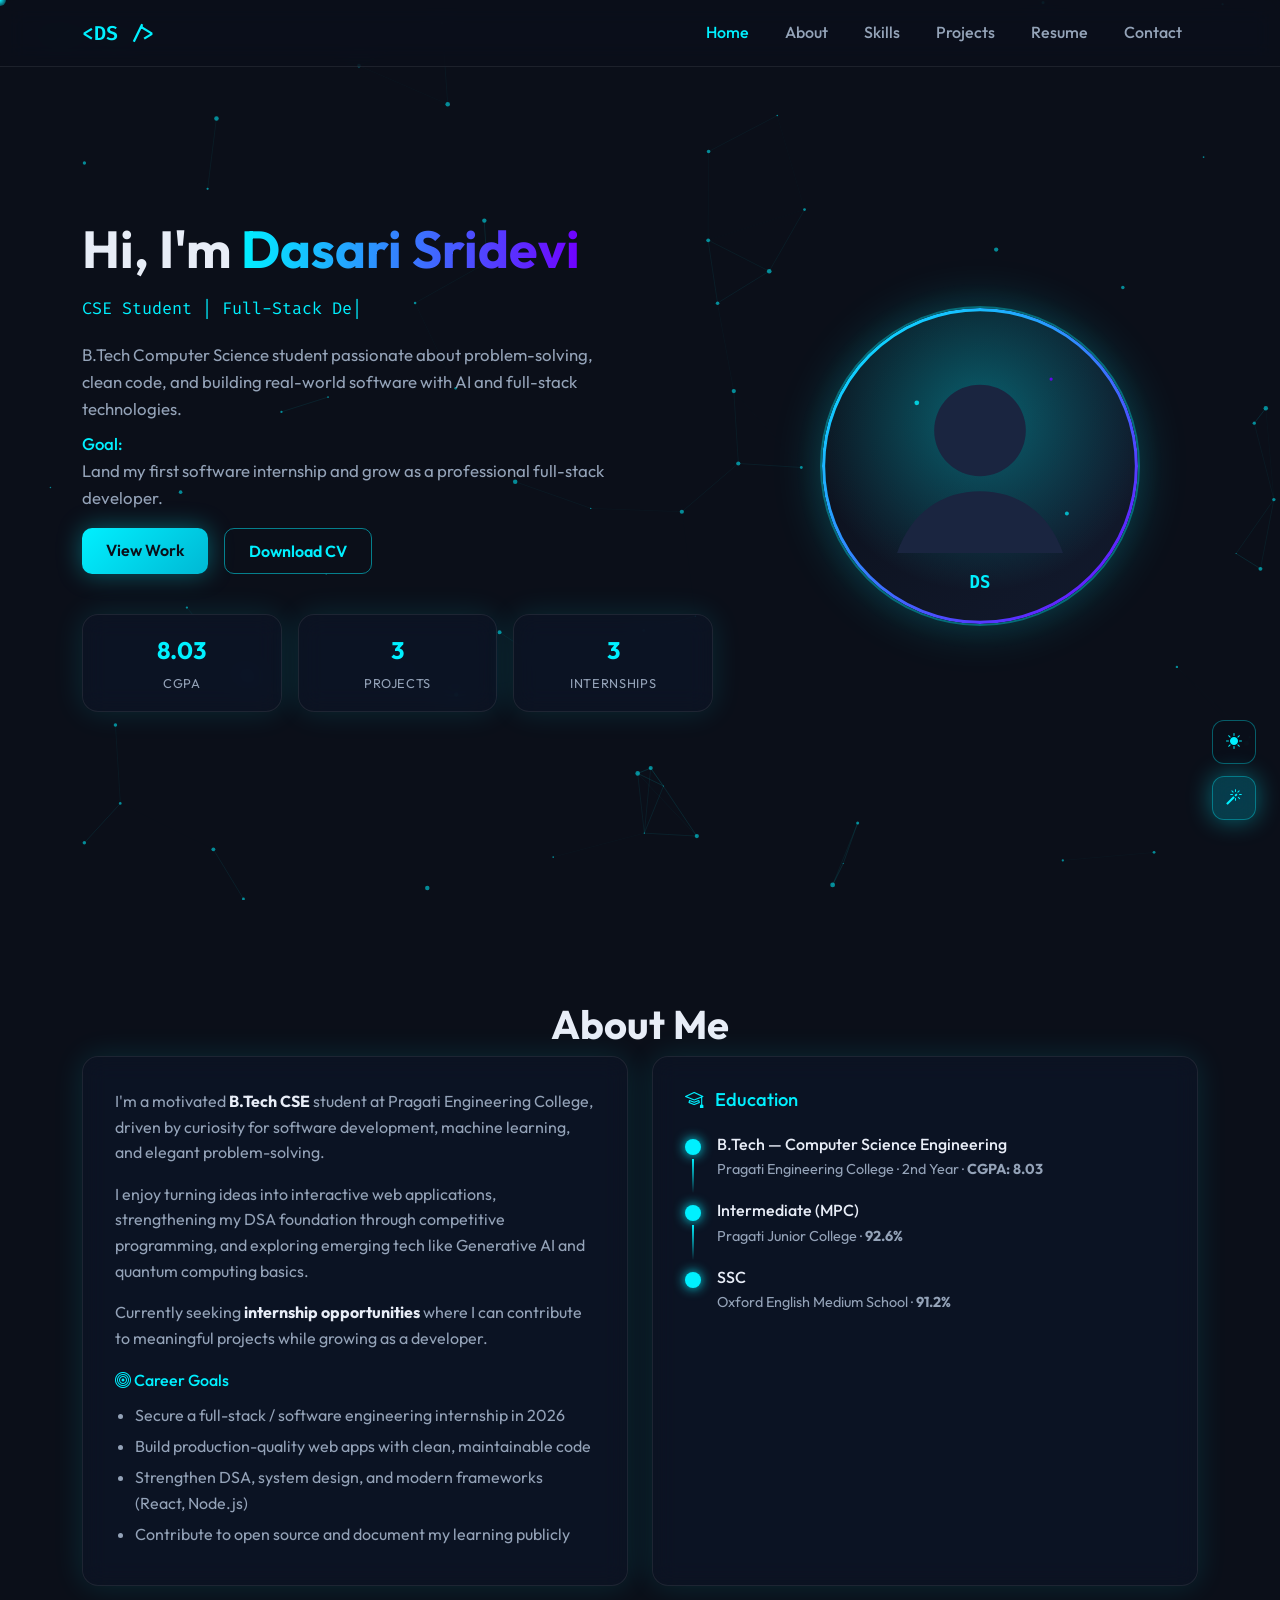
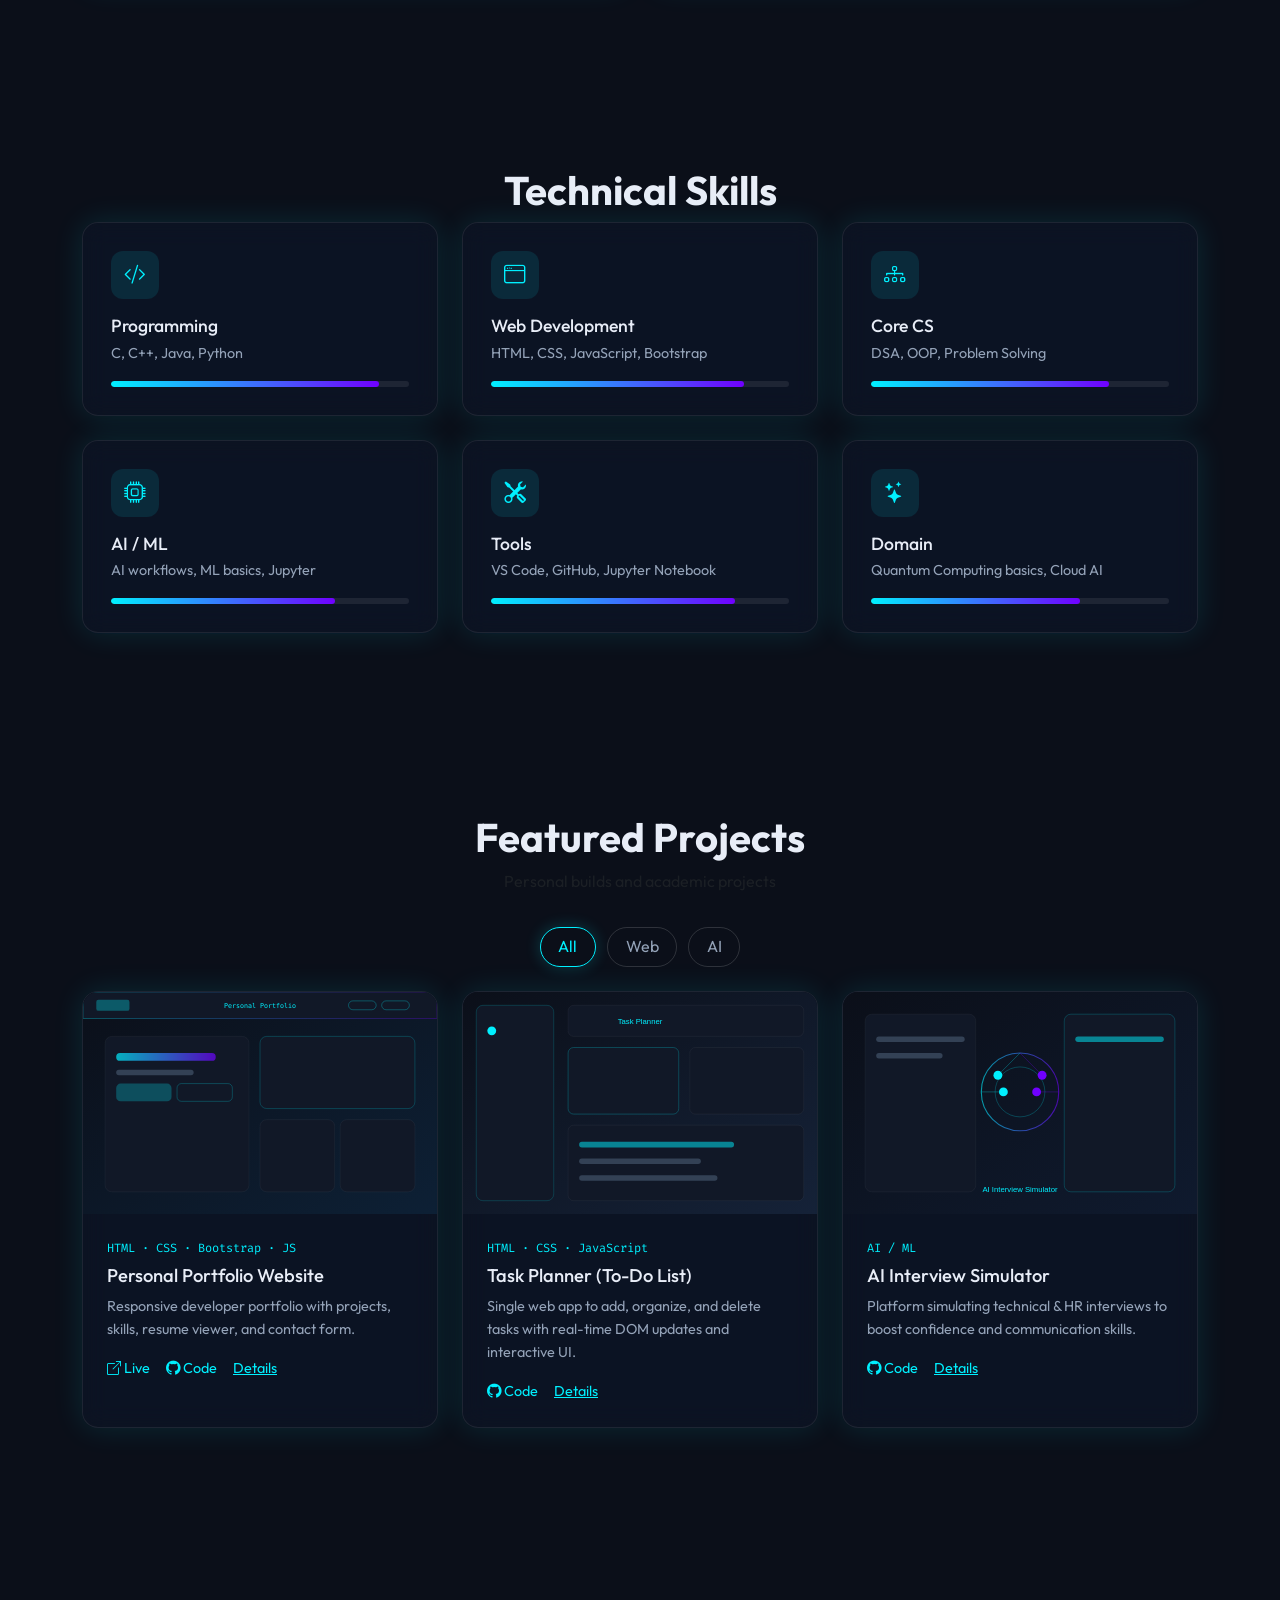
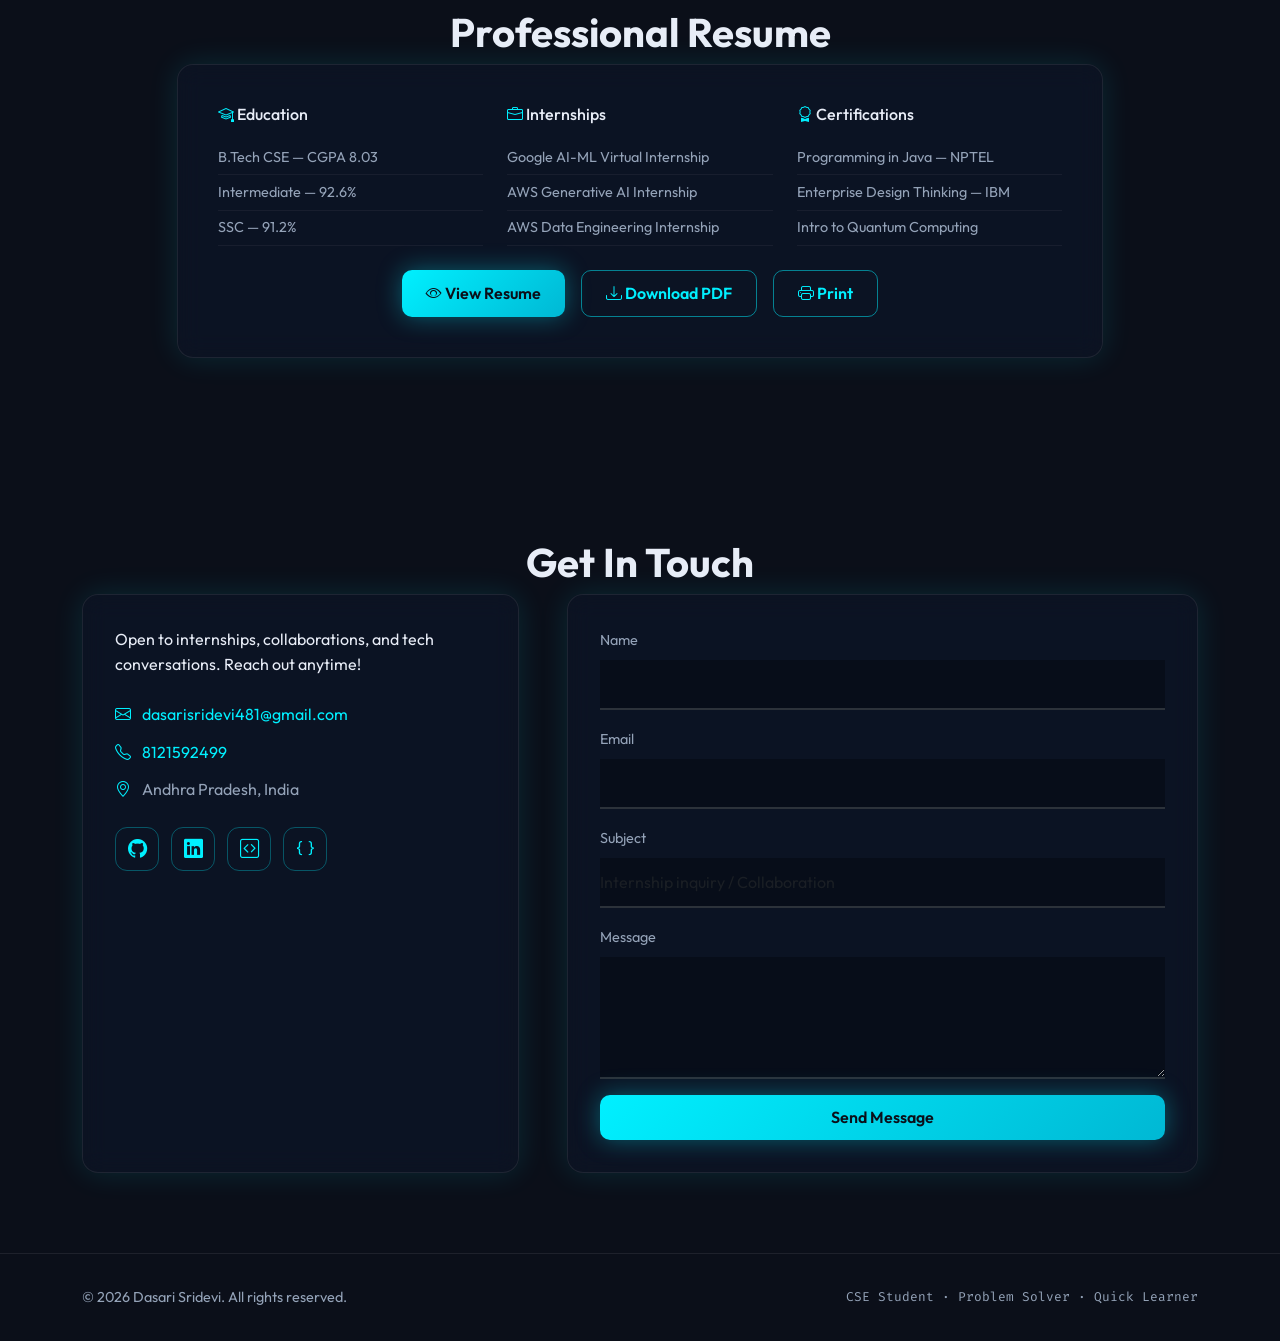
==== commit 5e8290fa: "Update index.html" ====
--- a/index.html
+++ b/index.html
@@ -75,7 +75,6 @@
       <div class="container">
         <div class="row align-items-center g-5">
           <div class="col-lg-7 order-2 order-lg-1">
-            <p class="hero-greeting"><span class="code-accent">const</span> developer = <span class="code-string">"Sridevi"</span>;</p>
             <h1 class="hero-title">Hi, I'm <span class="text-gradient">Dasari Sridevi</span></h1>
             <p class="hero-subtitle typewriter" id="typewriter" aria-live="polite"></p>
             <p class="hero-desc">
@@ -123,7 +122,6 @@
     <section id="about" class="section">
       <div class="container">
         <div class="section-header text-center">
-          <span class="section-tag">// about</span>
           <h2 class="section-title">About Me</h2>
         </div>
         <div class="row g-4 align-items-stretch">
@@ -184,7 +182,6 @@
     <section id="skills" class="section">
       <div class="container">
         <div class="section-header text-center">
-          <span class="section-tag">// skills</span>
           <h2 class="section-title">Technical Skills</h2>
         </div>
         <div class="row g-4">
@@ -244,7 +241,6 @@
     <section id="projects" class="section">
       <div class="container">
         <div class="section-header text-center">
-          <span class="section-tag">// projects</span>
           <h2 class="section-title">Featured Projects</h2>
           <p class="section-subtitle text-muted">Personal builds and academic projects</p>
         </div>
@@ -311,7 +307,6 @@
     <section id="resume" class="section">
       <div class="container">
         <div class="section-header text-center">
-          <span class="section-tag">// resume</span>
           <h2 class="section-title">Professional Resume</h2>
         </div>
         <div class="row justify-content-center">
@@ -362,7 +357,6 @@
     <section id="contact" class="section">
       <div class="container">
         <div class="section-header text-center">
-          <span class="section-tag">// contact</span>
           <h2 class="section-title">Get In Touch</h2>
         </div>
         <div class="row g-5">
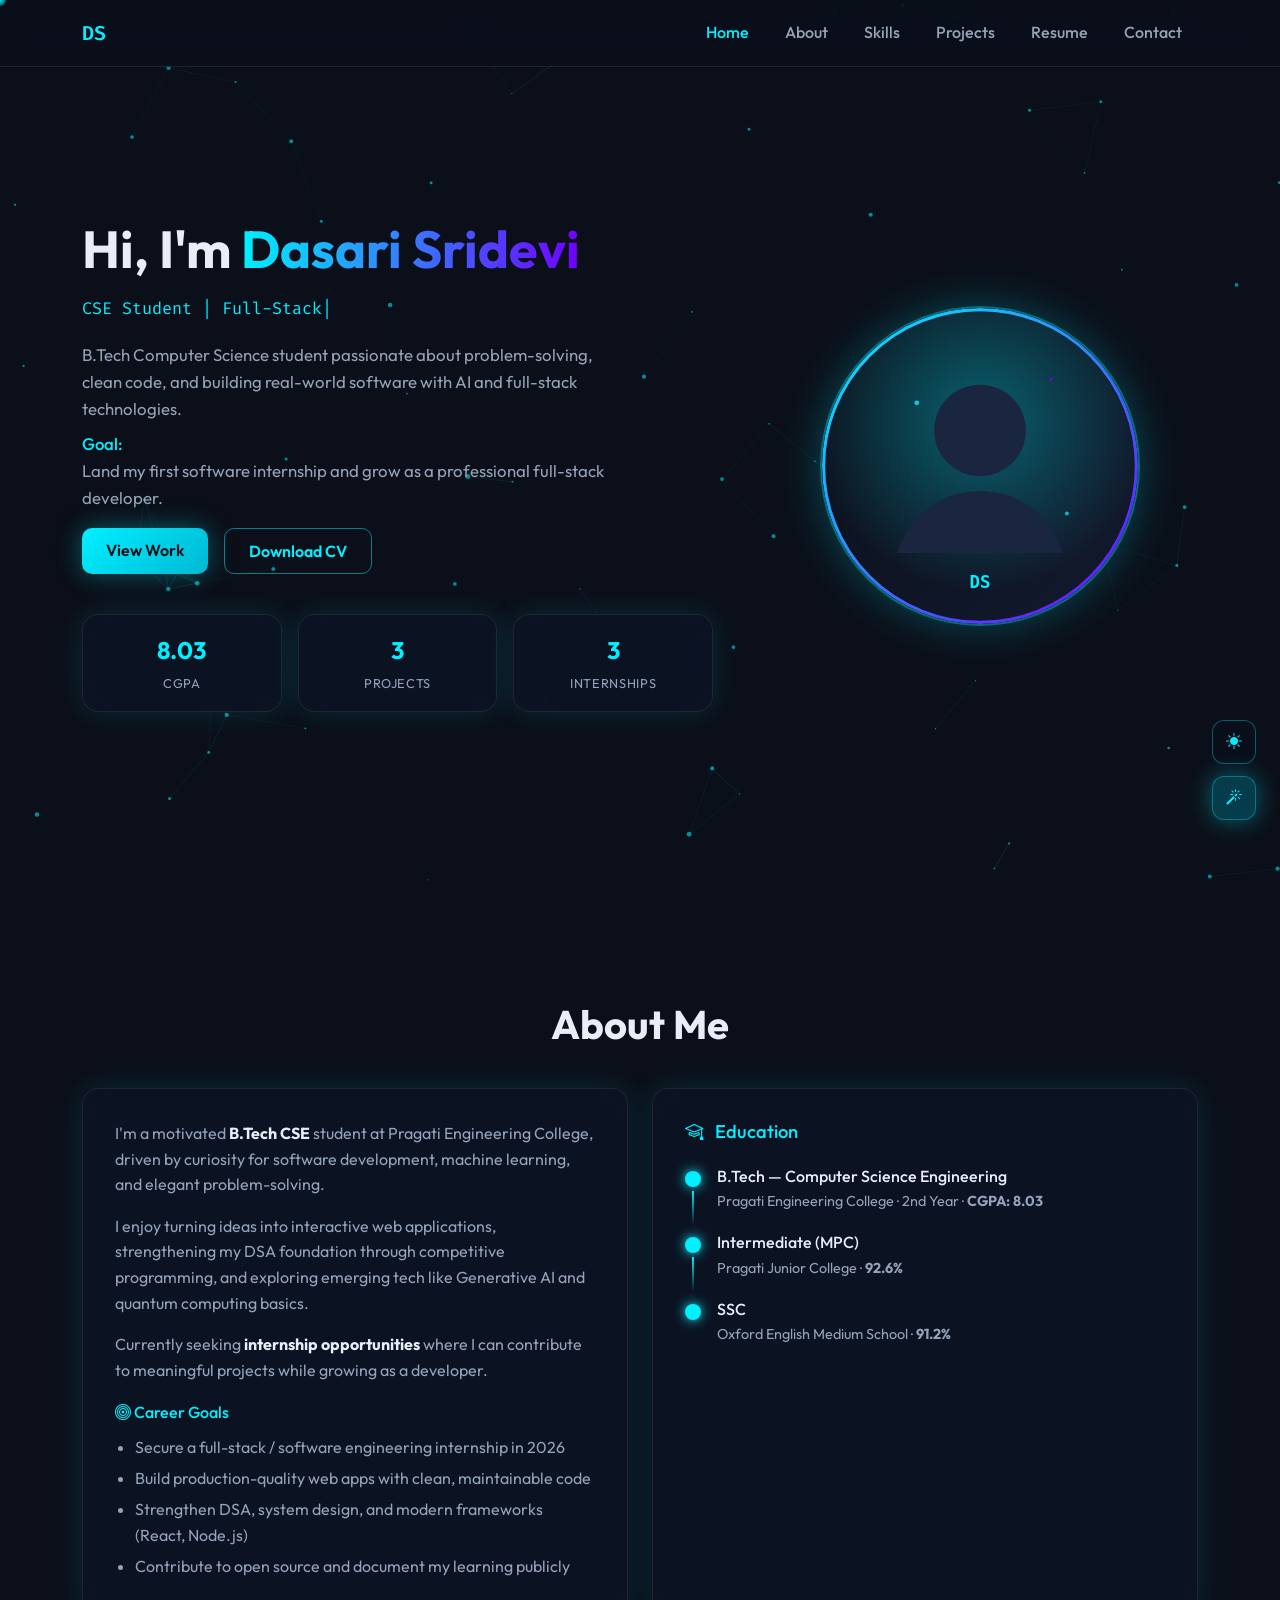
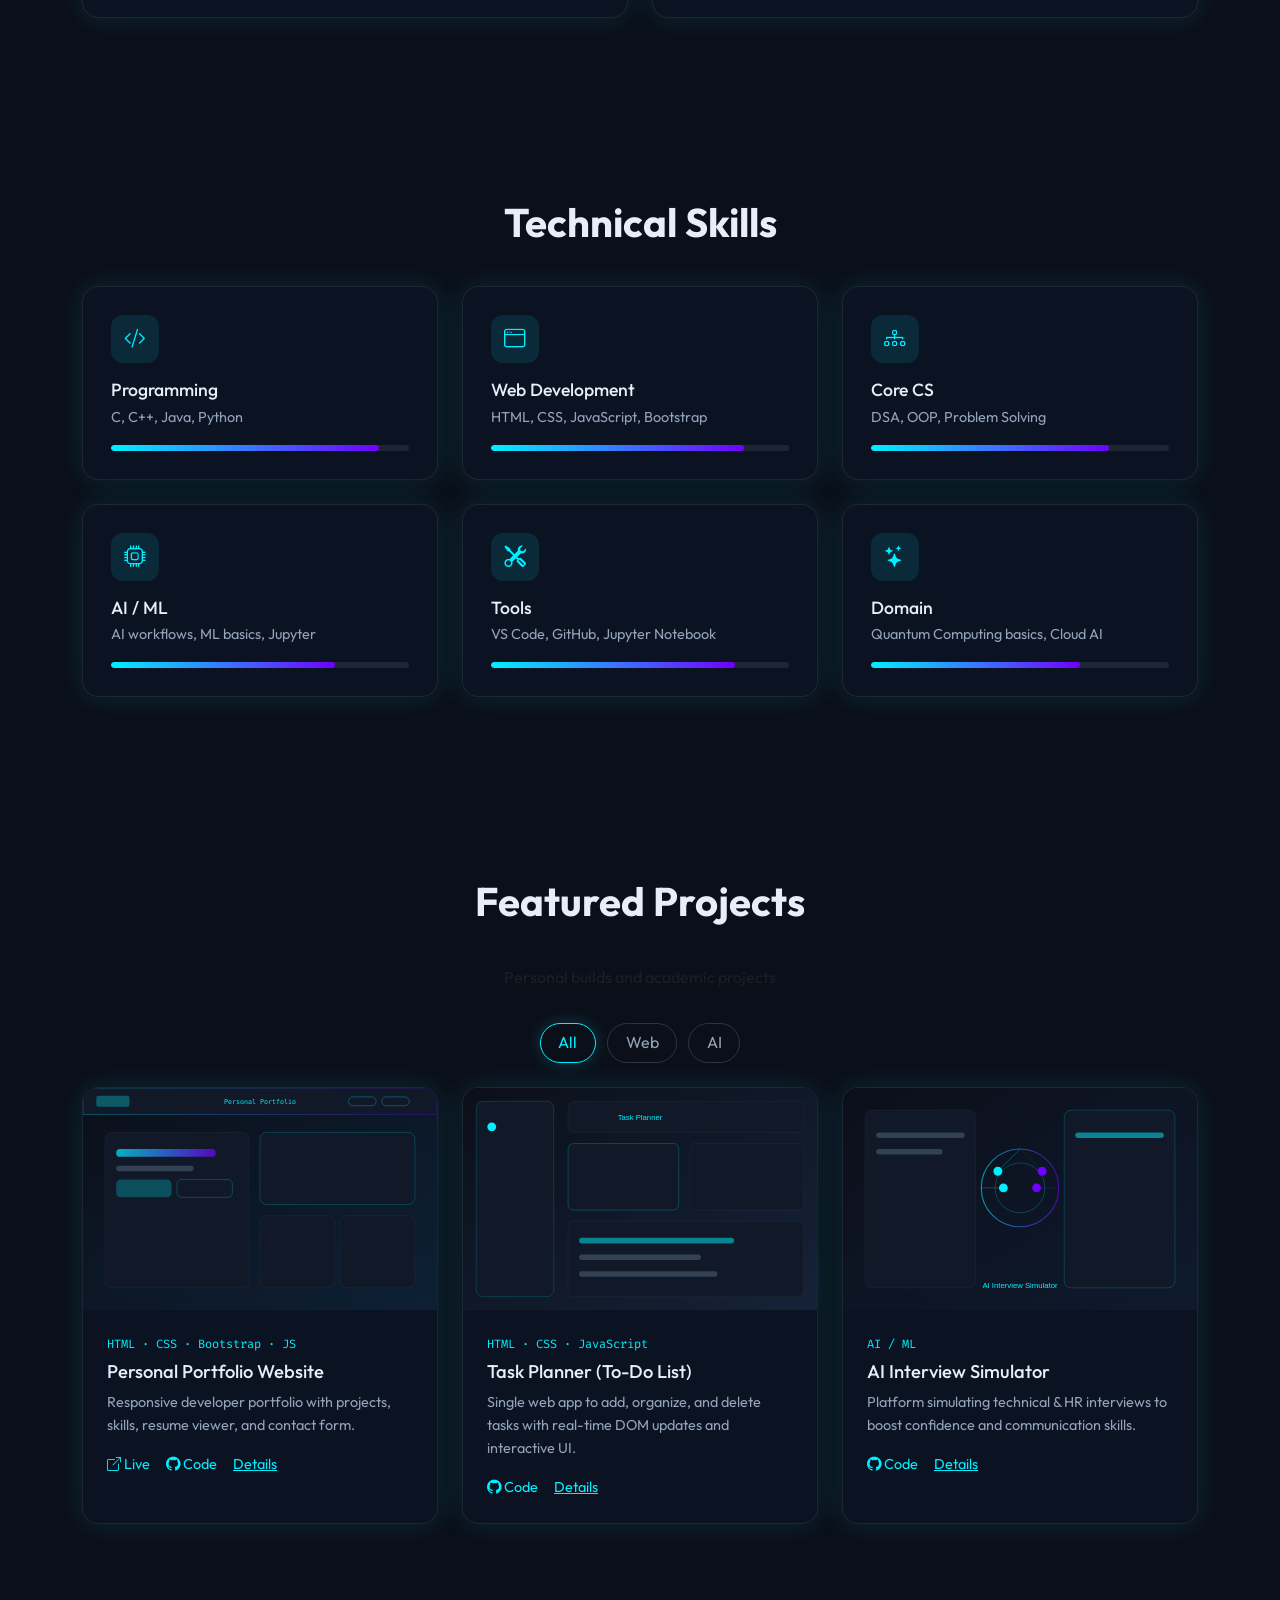
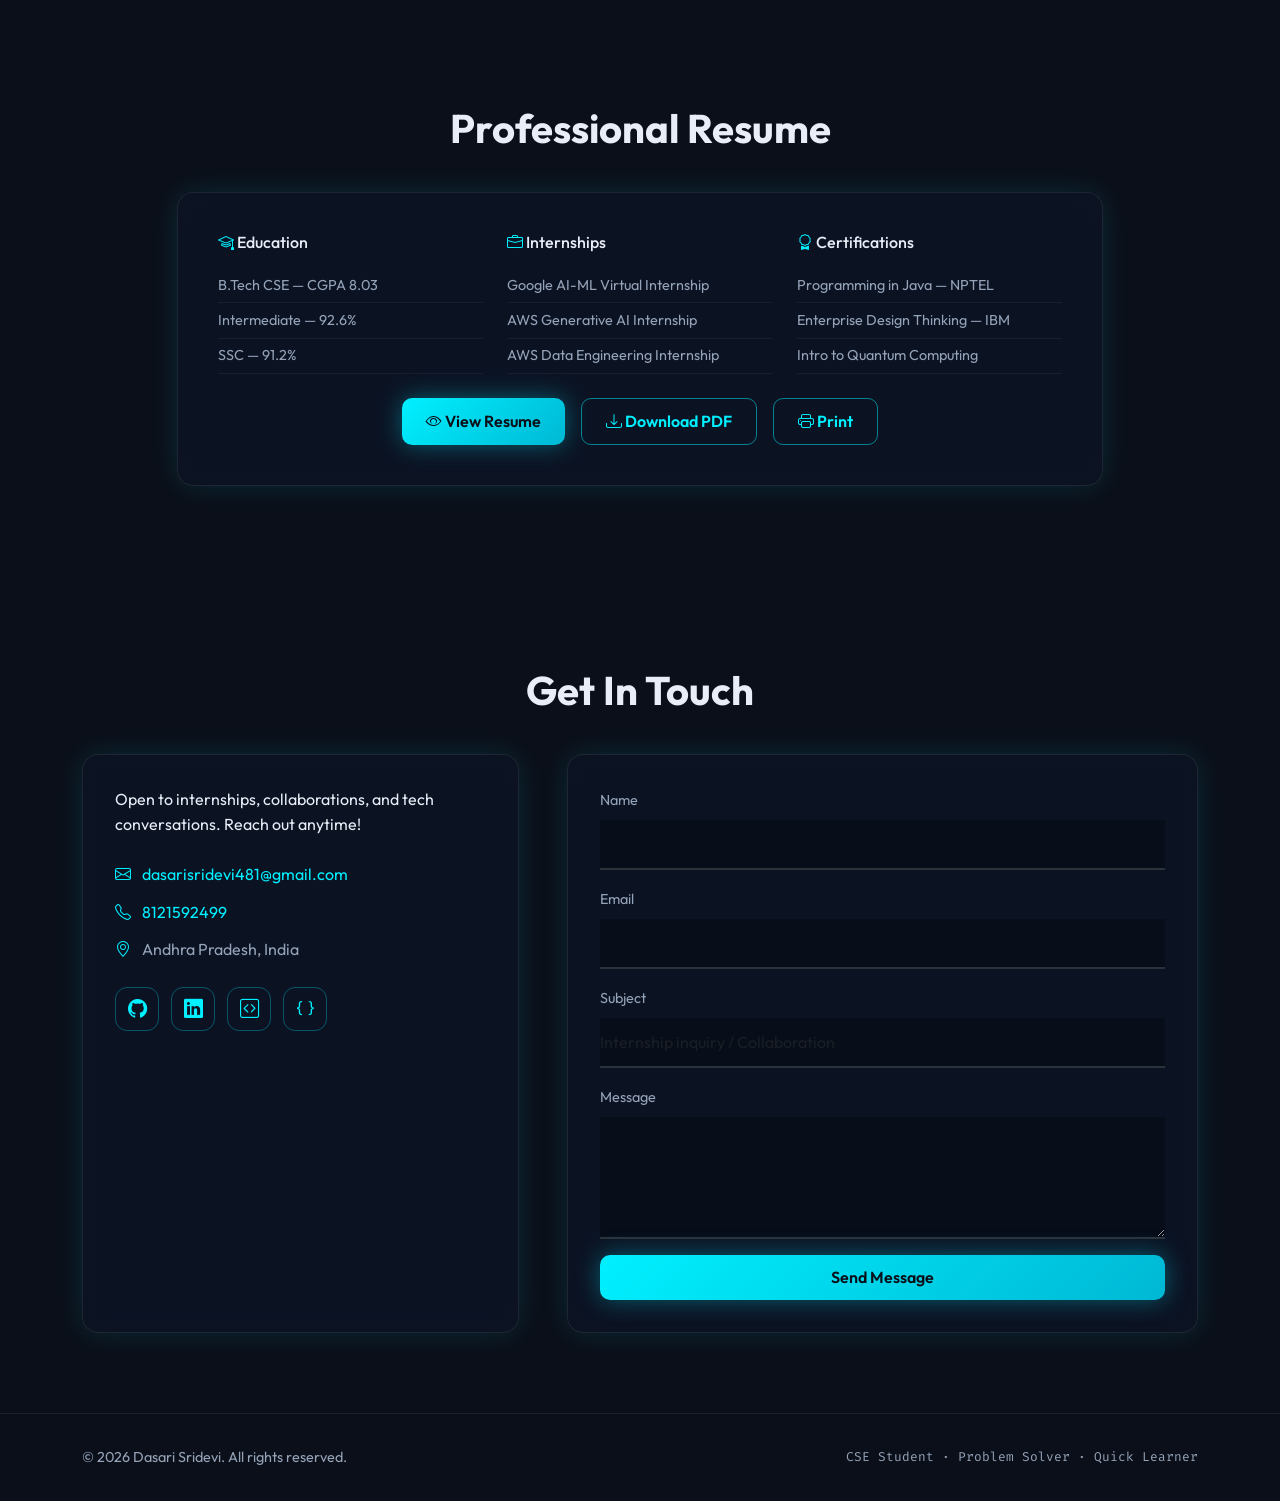
==== commit 90459d55: "Update index.html" ====
--- a/index.html
+++ b/index.html
@@ -1,4 +1,5 @@
 <!DOCTYPE html>
+<!-- Portfolio v3 -->
 <html lang="en">
 <head>
   <meta charset="UTF-8" />
@@ -22,7 +23,7 @@
   <link href="https://fonts.googleapis.com/css2?family=Fira+Code:wght@400;500&family=Outfit:wght@300;400;500;600;700&display=swap" rel="stylesheet" />
   <link href="https://cdn.jsdelivr.net/npm/bootstrap@5.3.3/dist/css/bootstrap.min.css" rel="stylesheet" />
   <link href="https://cdn.jsdelivr.net/npm/bootstrap-icons@1.11.3/font/bootstrap-icons.min.css" rel="stylesheet" />
-  <link rel="stylesheet" href="style.css" />
+  <link rel="stylesheet" href="style.css?v=3" />
   <script type="application/ld+json">
   {
     "@context": "https://schema.org",
@@ -50,7 +51,7 @@
   <header class="site-header" id="site-header">
     <nav class="navbar navbar-expand-lg glass-nav fixed-top">
       <div class="container">
-        <a class="navbar-brand logo-text" href="#hero">&lt;DS /&gt;</a>
+        <a class="navbar-brand logo-text" href="#hero">DS</a>
         <button class="navbar-toggler" type="button" data-bs-toggle="collapse" data-bs-target="#mainNav" aria-controls="mainNav" aria-expanded="false" aria-label="Toggle navigation">
           <span class="hamburger"><span></span><span></span><span></span></span>
         </button>
@@ -260,8 +261,8 @@
                 <h3>Personal Portfolio Website</h3>
                 <p>Responsive developer portfolio with projects, skills, resume viewer, and contact form.</p>
                 <div class="project-links">
-                  <a href="#" id="portfolio-live-link" target="_blank" rel="noopener"><i class="bi bi-box-arrow-up-right"></i> Live</a>
-                  <a href="#" id="portfolio-repo-link" target="_blank" rel="noopener"><i class="bi bi-github"></i> Code</a>
+                  <a href="https://24a31a05bp.github.io/Portfolio/" id="portfolio-live-link" target="_blank" rel="noopener"><i class="bi bi-box-arrow-up-right"></i> Live</a>
+                  <a href="https://github.com/24A31A05BP/Portfolio" id="portfolio-repo-link" target="_blank" rel="noopener"><i class="bi bi-github"></i> Code</a>
                   <button class="btn-link" data-bs-toggle="modal" data-bs-target="#projectModal" data-project="portfolio">Details</button>
                 </div>
               </div>
@@ -536,7 +537,7 @@
   </div>
 
   <script src="https://cdn.jsdelivr.net/npm/bootstrap@5.3.3/dist/js/bootstrap.bundle.min.js"></script>
-  <script src="config.js"></script>
-  <script src="script.js"></script>
+  <script src="config.js?v=3"></script>
+  <script src="script.js?v=3"></script>
 </body>
 </html>
--- a/style.css
+++ b/style.css
@@ -217,18 +217,14 @@
   padding: 100px 0 80px;
 }
 
-.section-tag {
-  font-family: var(--font-code);
-  color: var(--neon);
-  font-size: 0.9rem;
-  display: block;
-  margin-bottom: 0.5rem;
-}
-
 .section-title {
   font-size: clamp(1.75rem, 4vw, 2.5rem);
   font-weight: 700;
   margin-bottom: 0.5rem;
+}
+
+.section-header .section-title {
+  margin-bottom: 2.5rem;
 }
 
 .section-subtitle {
@@ -297,16 +293,6 @@
   align-items: center;
   padding-top: calc(var(--header-h) + 40px);
 }
-
-.hero-greeting {
-  font-family: var(--font-code);
-  font-size: 0.95rem;
-  color: var(--text-muted);
-  margin-bottom: 0.75rem;
-}
-
-.code-accent { color: var(--accent); }
-.code-string { color: var(--neon); }
 
 .hero-title {
   font-size: clamp(2rem, 5vw, 3.25rem);
